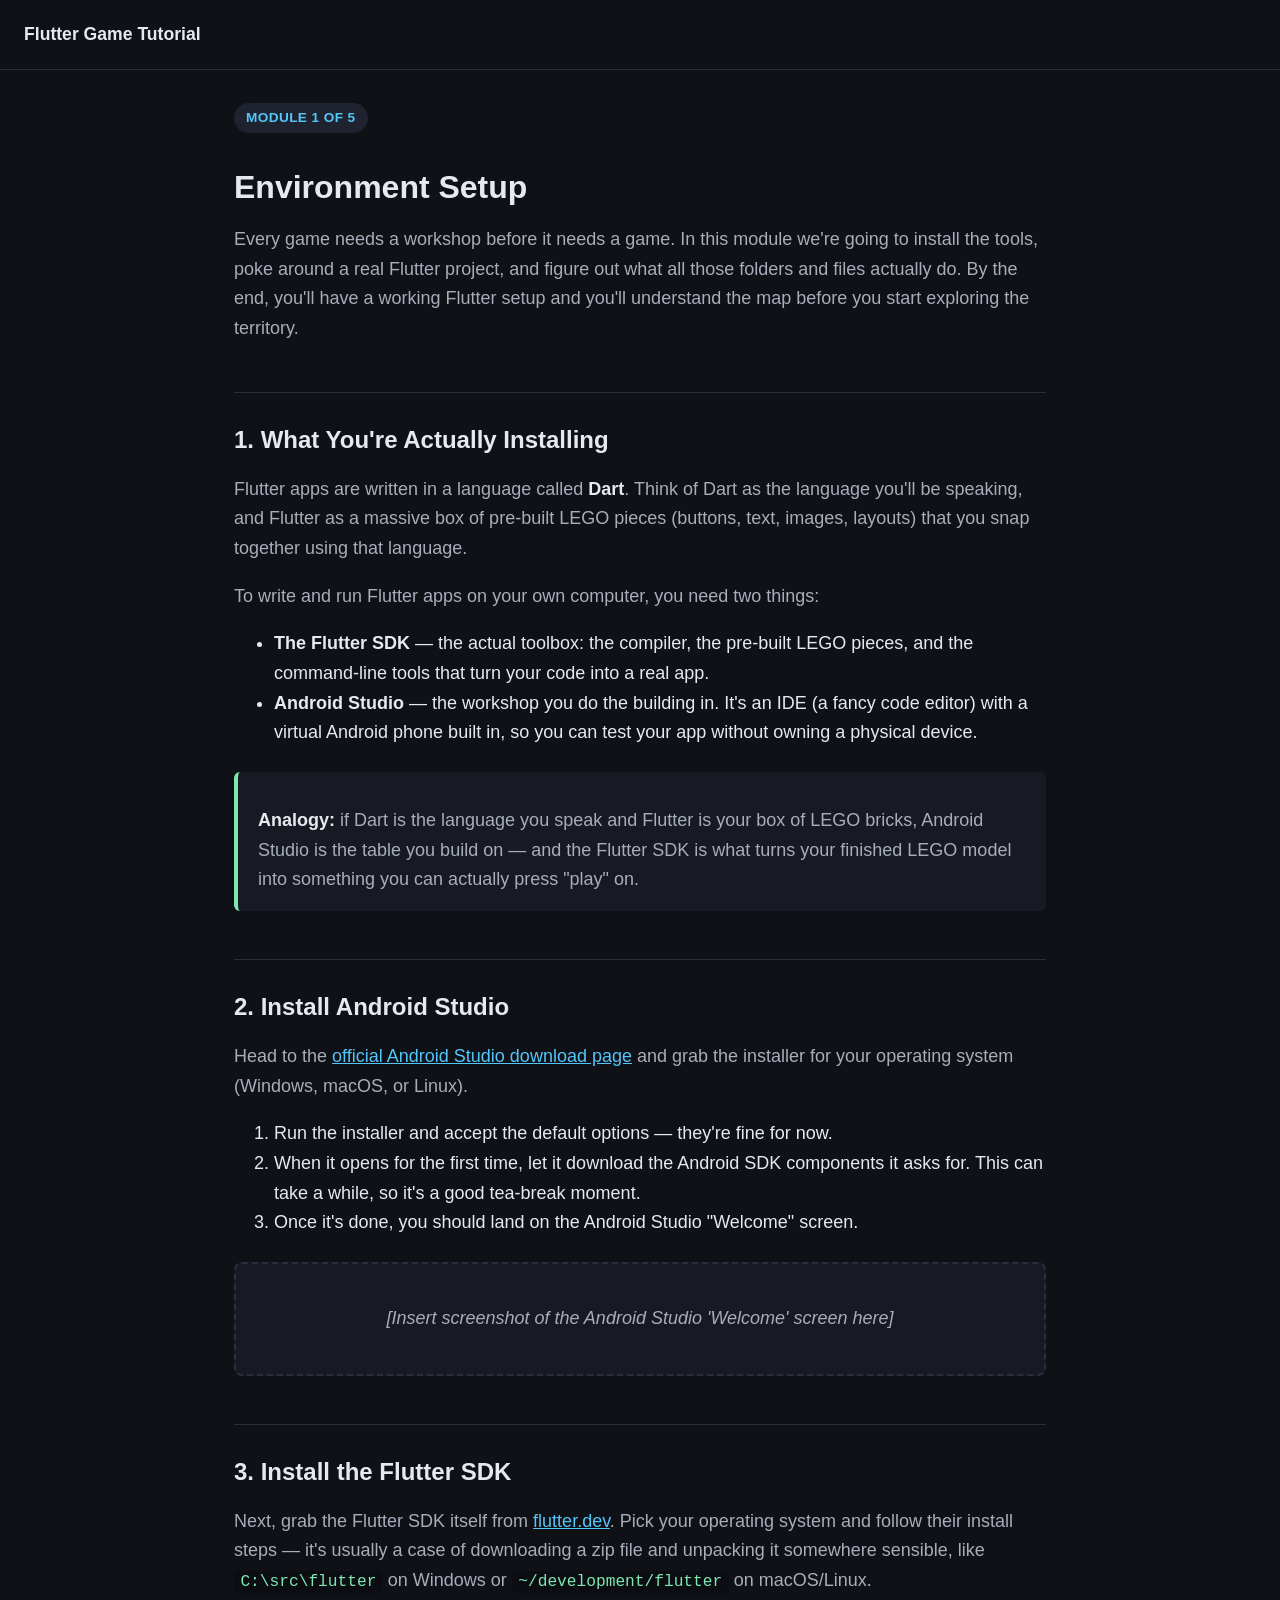
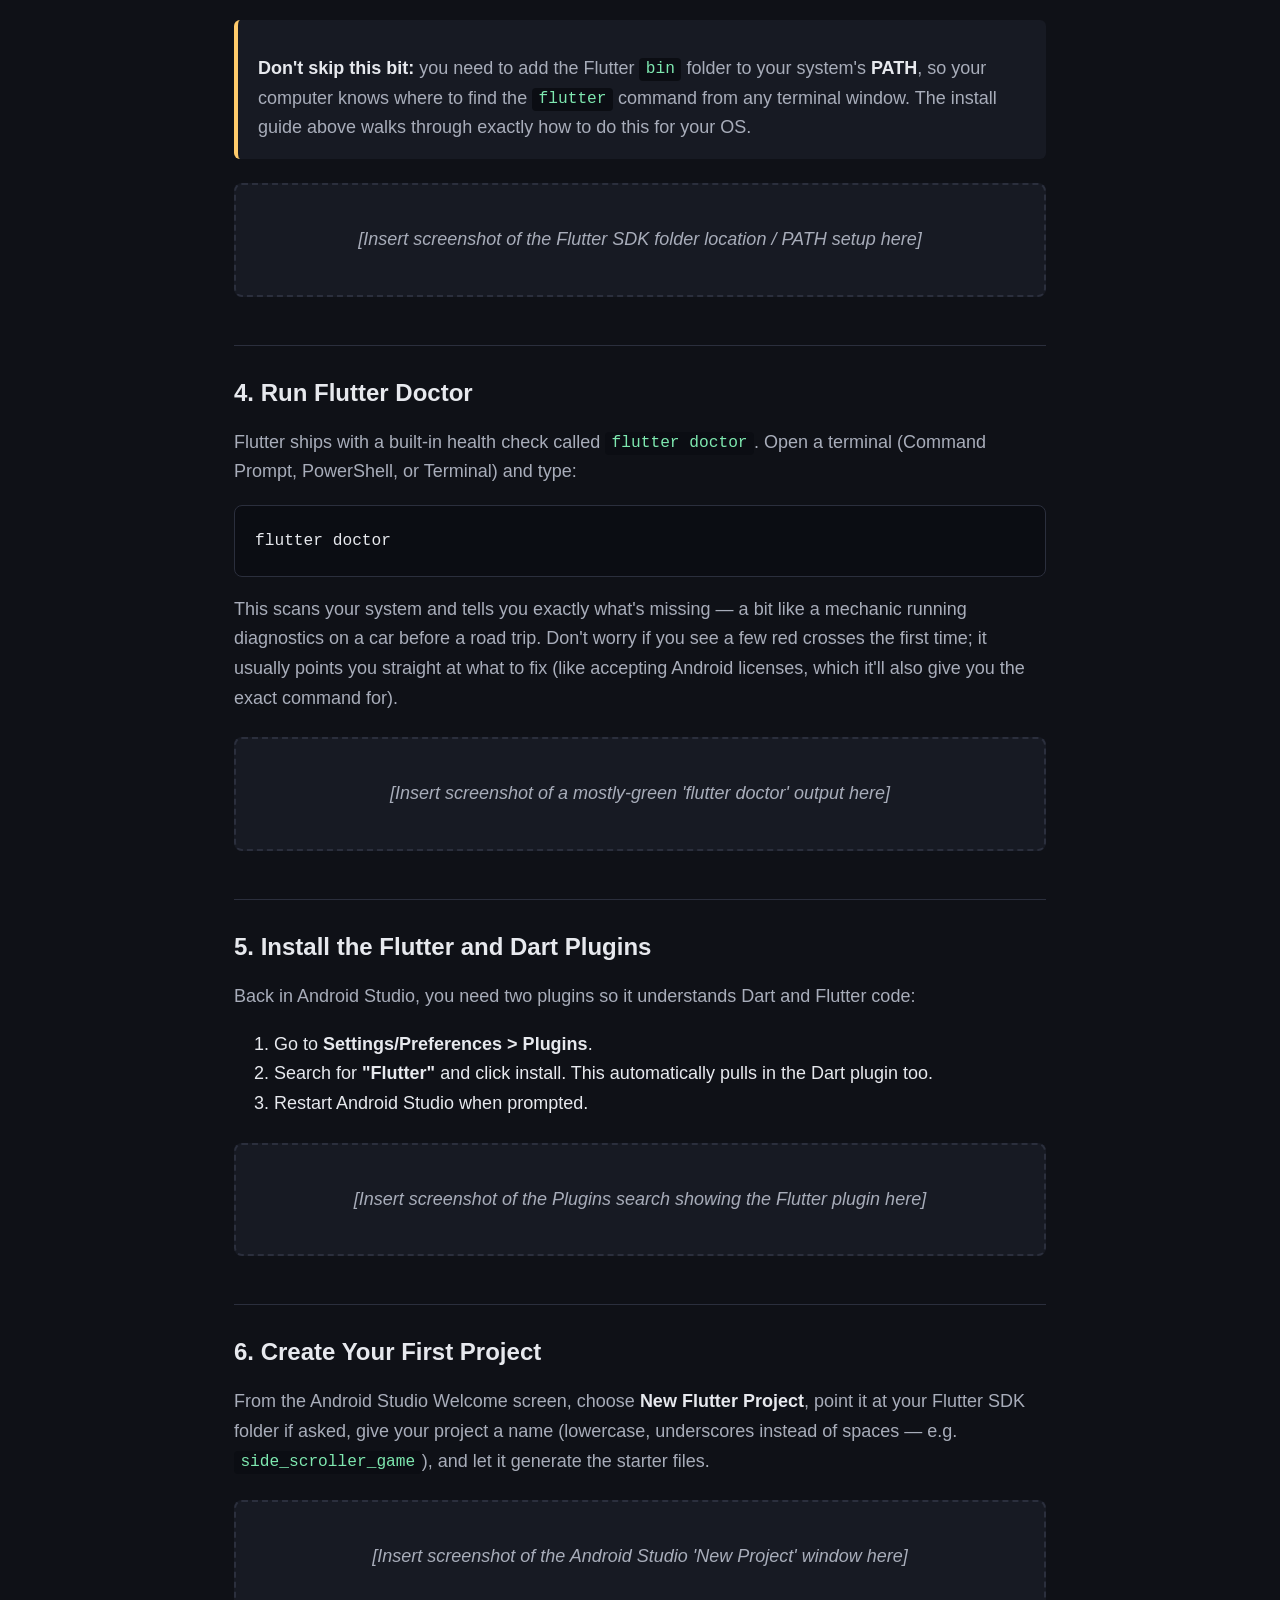
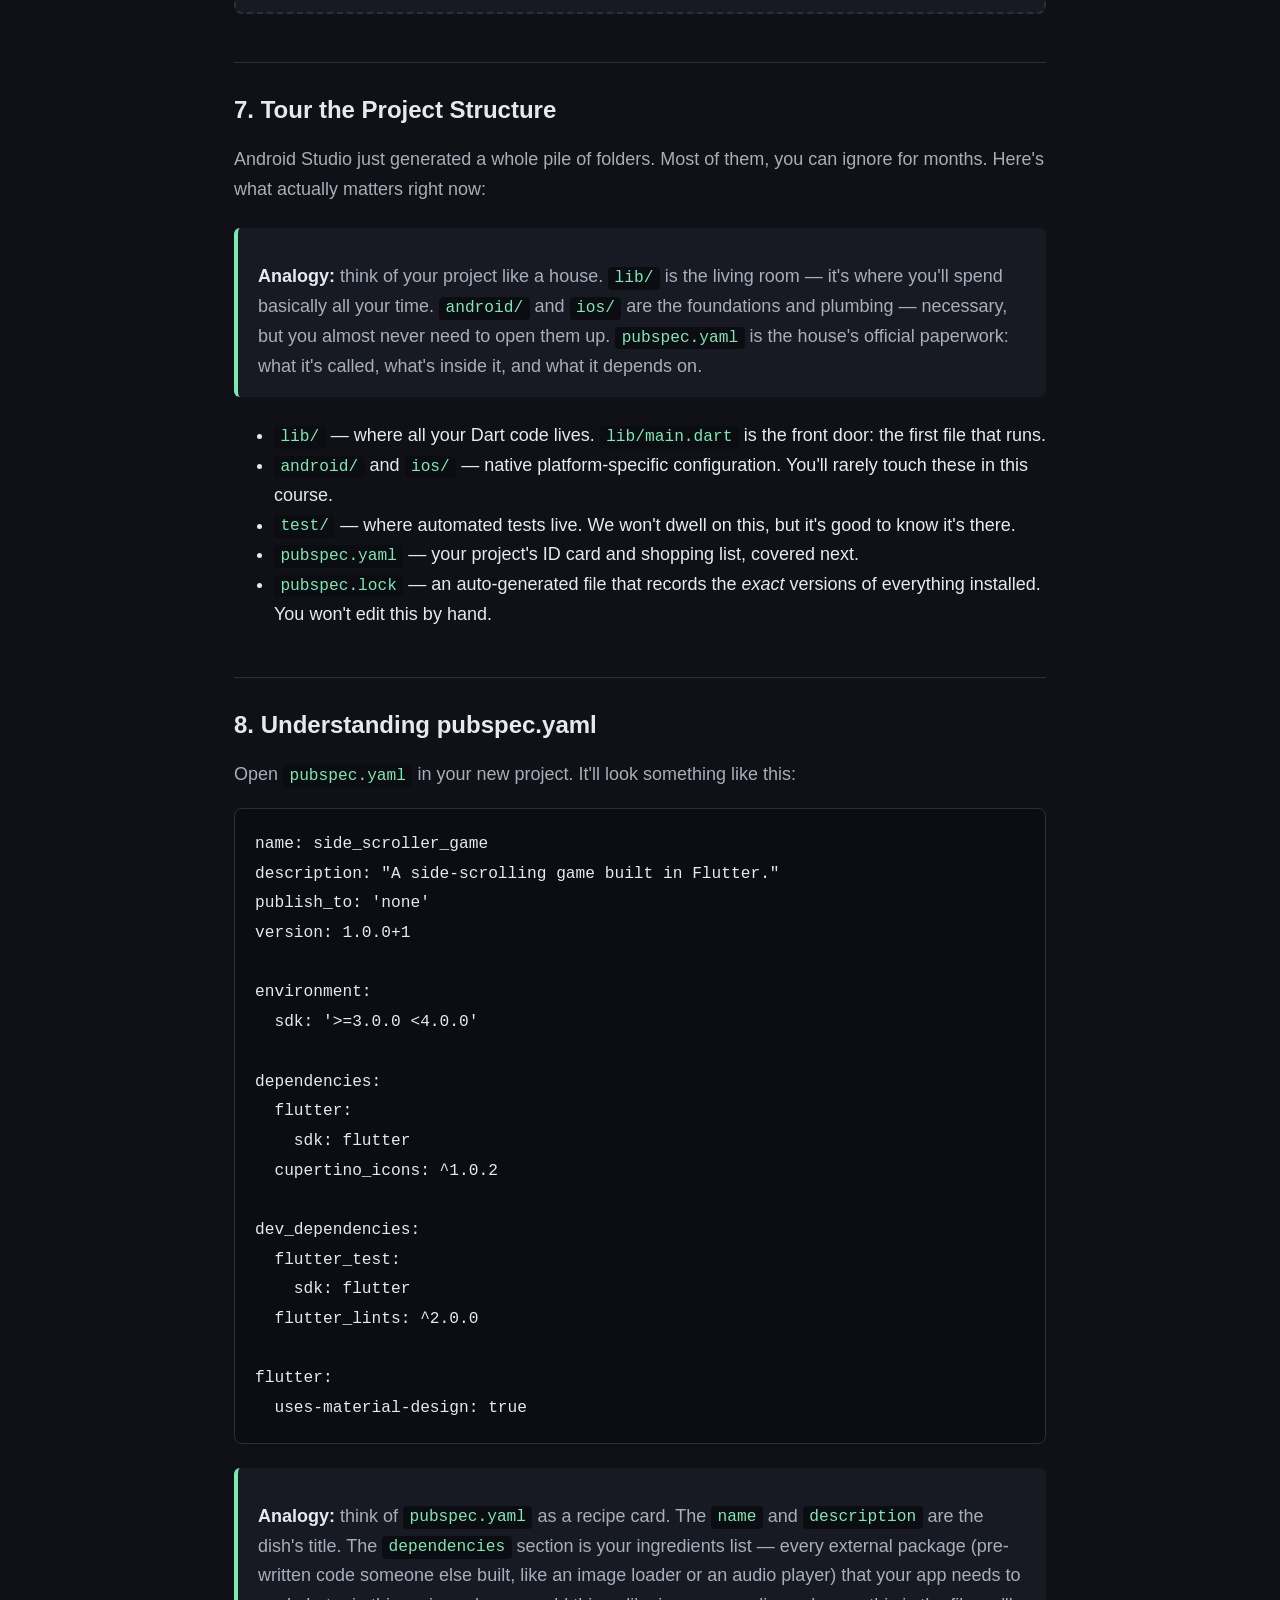
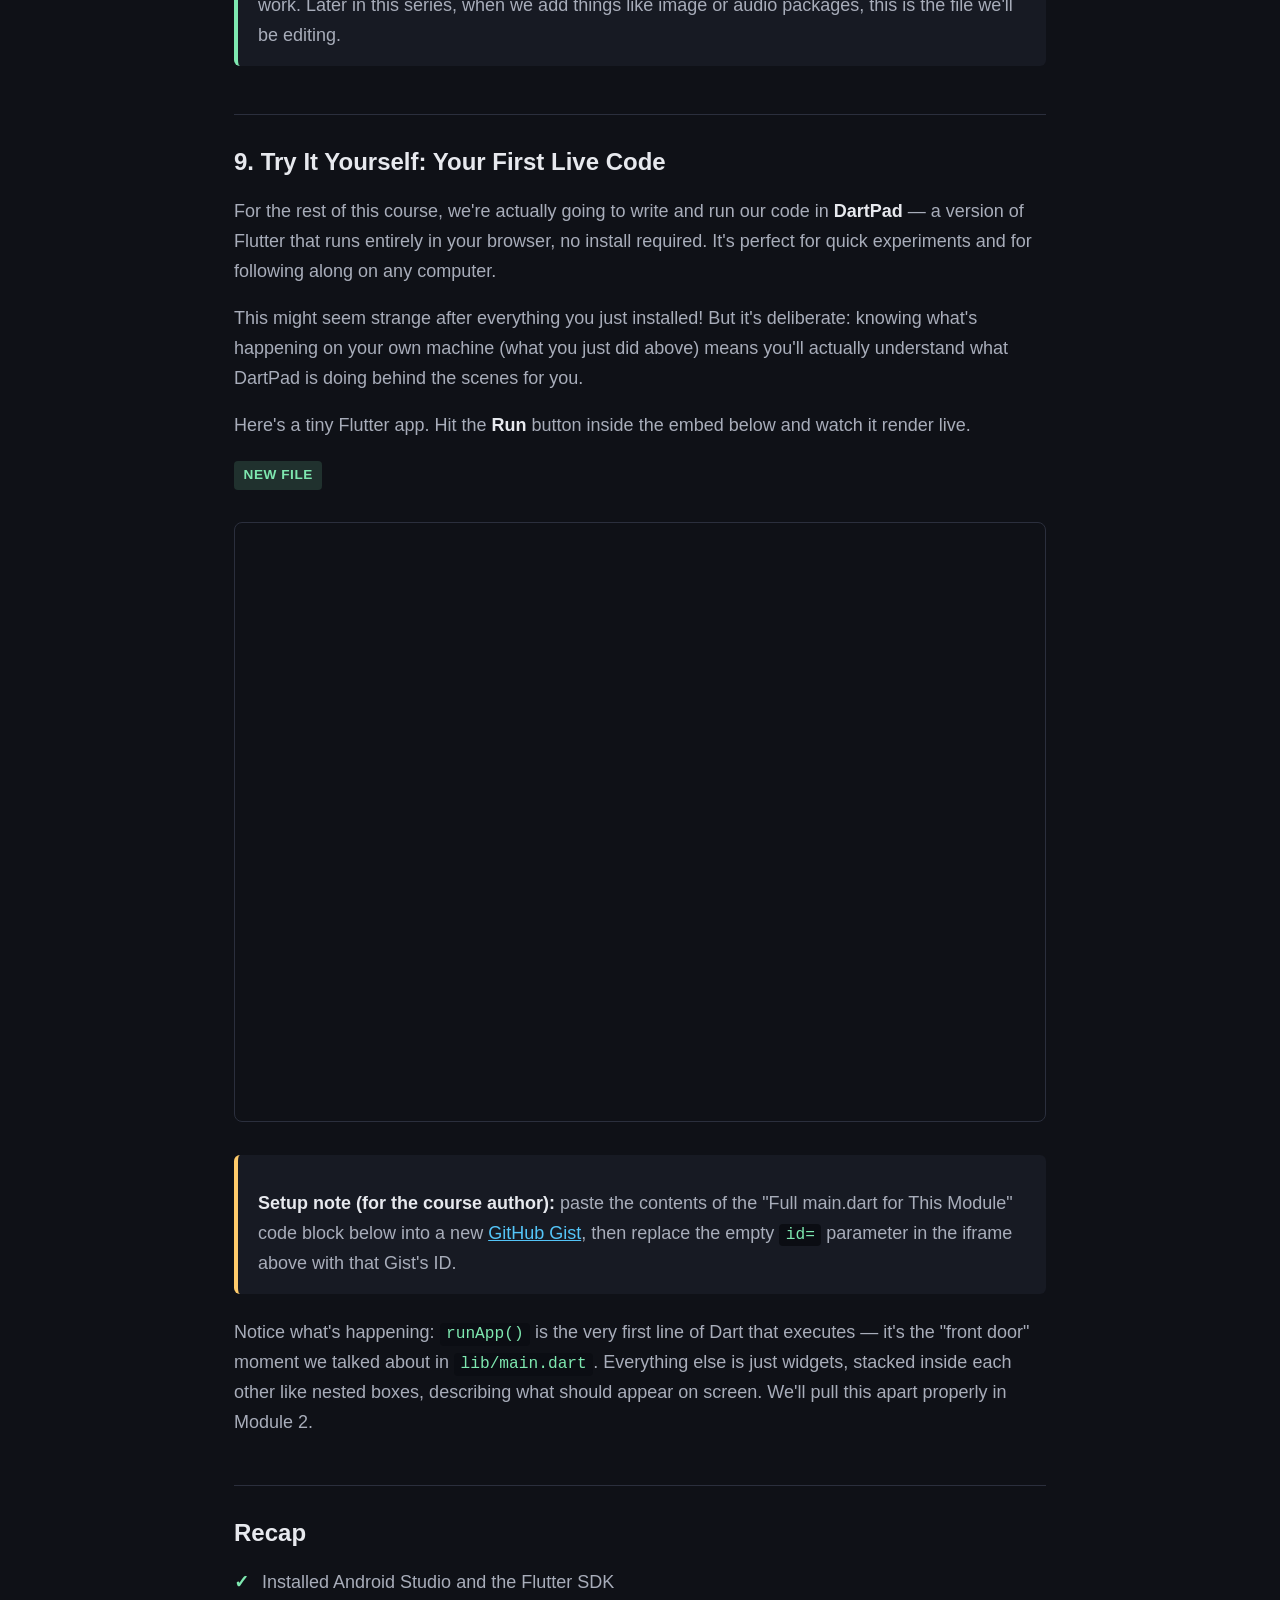
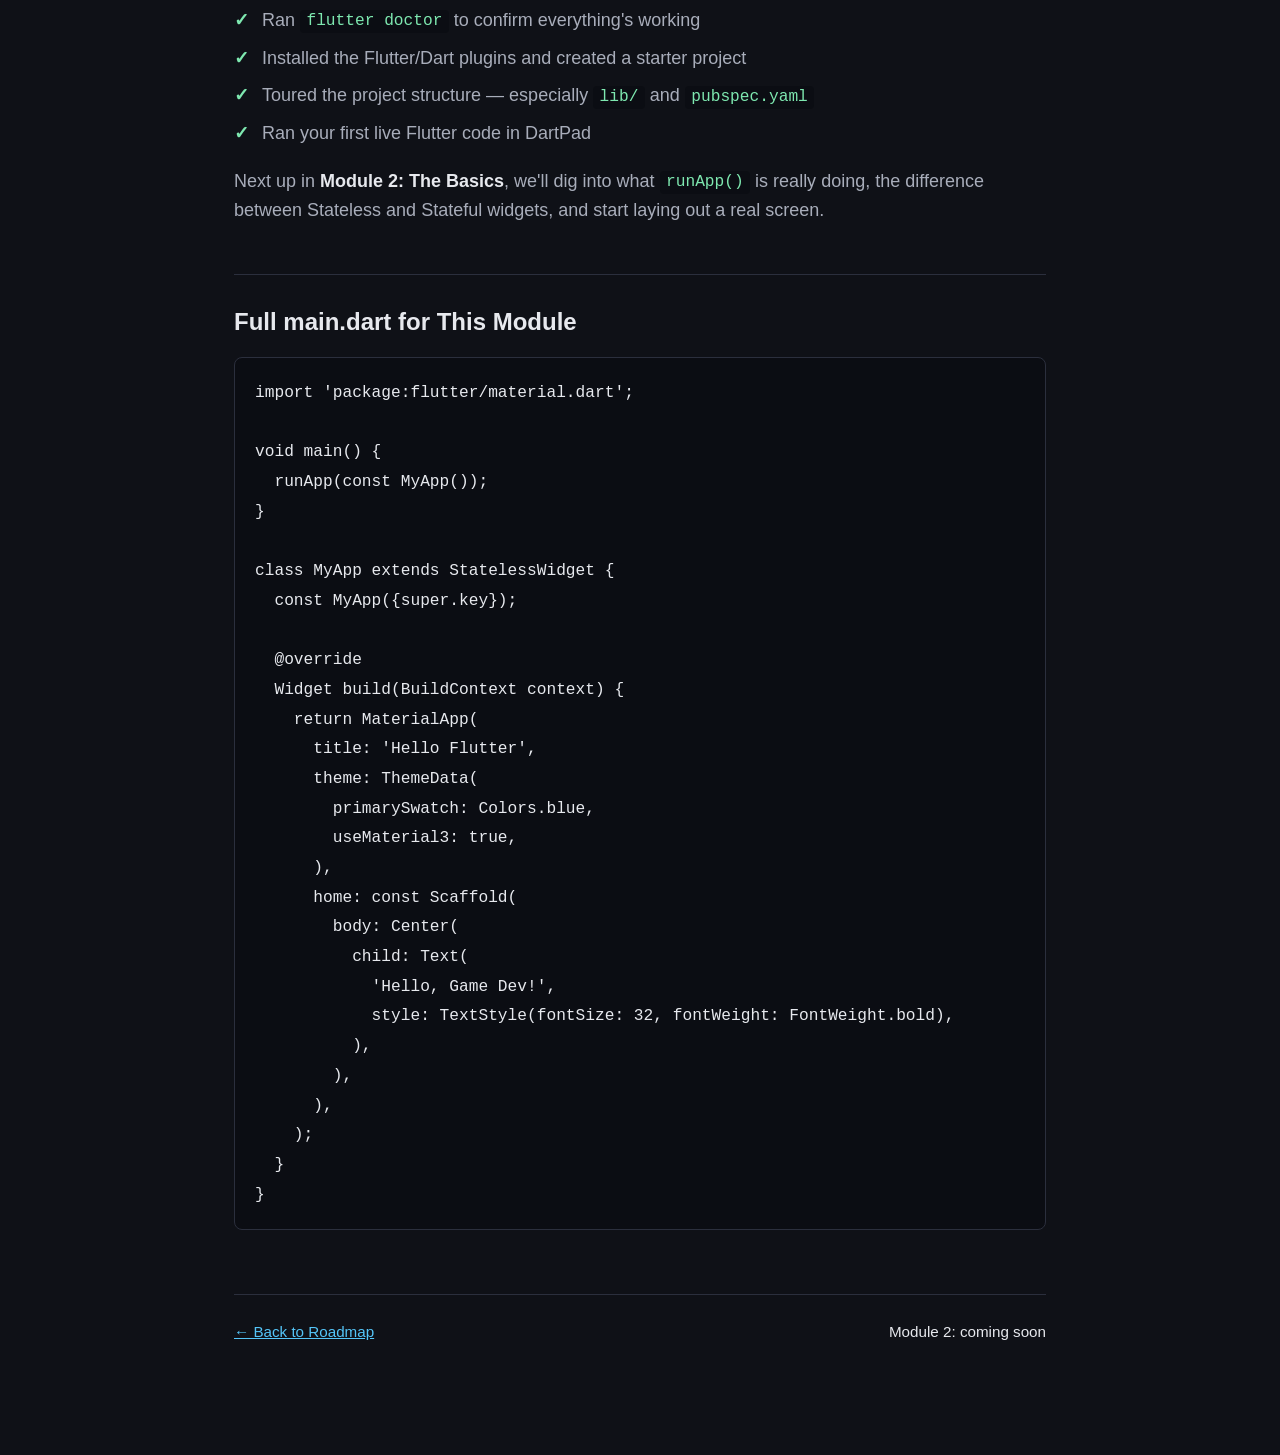
==== modules/module-1.html @ 95cddd8e "Add site scaffold and Module 1: Environment Setup Adds the static site shell (landing page + shared " ====
<!DOCTYPE html>
<html lang="en">
<head>
  <meta charset="UTF-8" />
  <meta name="viewport" content="width=device-width, initial-scale=1.0" />
  <title>Module 1: Environment Setup — Flutter Game Tutorial</title>
  <link rel="stylesheet" href="../assets/css/style.css" />
</head>
<body>
  <header class="site-header">
    <a href="../index.html">Flutter Game Tutorial</a>
  </header>

  <main>
    <span class="module-badge">MODULE 1 OF 5</span>
    <h1>Environment Setup</h1>
    <p>
      Every game needs a workshop before it needs a game. In this module we're going to install
      the tools, poke around a real Flutter project, and figure out what all those folders and
      files actually do. By the end, you'll have a working Flutter setup and you'll understand
      the map before you start exploring the territory.
    </p>

    <h2>1. What You're Actually Installing</h2>
    <p>
      Flutter apps are written in a language called <strong>Dart</strong>. Think of Dart as the
      language you'll be speaking, and Flutter as a massive box of pre-built LEGO pieces
      (buttons, text, images, layouts) that you snap together using that language.
    </p>
    <p>
      To write and run Flutter apps on your own computer, you need two things:
    </p>
    <ul>
      <li><strong>The Flutter SDK</strong> — the actual toolbox: the compiler, the pre-built LEGO pieces, and the command-line tools that turn your code into a real app.</li>
      <li><strong>Android Studio</strong> — the workshop you do the building in. It's an IDE (a fancy code editor) with a virtual Android phone built in, so you can test your app without owning a physical device.</li>
    </ul>

    <div class="callout analogy">
      <p>
        <strong>Analogy:</strong> if Dart is the language you speak and Flutter is your box of
        LEGO bricks, Android Studio is the table you build on — and the Flutter SDK is what
        turns your finished LEGO model into something you can actually press "play" on.
      </p>
    </div>

    <h2>2. Install Android Studio</h2>
    <p>
      Head to the
      <a href="https://developer.android.com/studio" target="_blank" rel="noopener">official Android Studio download page</a>
      and grab the installer for your operating system (Windows, macOS, or Linux).
    </p>
    <ol>
      <li>Run the installer and accept the default options — they're fine for now.</li>
      <li>When it opens for the first time, let it download the Android SDK components it asks for. This can take a while, so it's a good tea-break moment.</li>
      <li>Once it's done, you should land on the Android Studio "Welcome" screen.</li>
    </ol>

    <div class="screenshot-placeholder">
      [Insert screenshot of the Android Studio 'Welcome' screen here]
    </div>

    <h2>3. Install the Flutter SDK</h2>
    <p>
      Next, grab the Flutter SDK itself from
      <a href="https://docs.flutter.dev/get-started/install" target="_blank" rel="noopener">flutter.dev</a>.
      Pick your operating system and follow their install steps — it's usually a case of
      downloading a zip file and unpacking it somewhere sensible, like <code>C:\src\flutter</code>
      on Windows or <code>~/development/flutter</code> on macOS/Linux.
    </p>

    <div class="callout warning">
      <p>
        <strong>Don't skip this bit:</strong> you need to add the Flutter <code>bin</code> folder
        to your system's <strong>PATH</strong>, so your computer knows where to find the
        <code>flutter</code> command from any terminal window. The install guide above walks
        through exactly how to do this for your OS.
      </p>
    </div>

    <div class="screenshot-placeholder">
      [Insert screenshot of the Flutter SDK folder location / PATH setup here]
    </div>

    <h2>4. Run Flutter Doctor</h2>
    <p>
      Flutter ships with a built-in health check called <code>flutter doctor</code>. Open a
      terminal (Command Prompt, PowerShell, or Terminal) and type:
    </p>
    <pre><code>flutter doctor</code></pre>
    <p>
      This scans your system and tells you exactly what's missing — a bit like a mechanic
      running diagnostics on a car before a road trip. Don't worry if you see a few red crosses
      the first time; it usually points you straight at what to fix (like accepting Android
      licenses, which it'll also give you the exact command for).
    </p>

    <div class="screenshot-placeholder">
      [Insert screenshot of a mostly-green 'flutter doctor' output here]
    </div>

    <h2>5. Install the Flutter and Dart Plugins</h2>
    <p>
      Back in Android Studio, you need two plugins so it understands Dart and Flutter code:
    </p>
    <ol>
      <li>Go to <strong>Settings/Preferences &gt; Plugins</strong>.</li>
      <li>Search for <strong>"Flutter"</strong> and click install. This automatically pulls in the Dart plugin too.</li>
      <li>Restart Android Studio when prompted.</li>
    </ol>

    <div class="screenshot-placeholder">
      [Insert screenshot of the Plugins search showing the Flutter plugin here]
    </div>

    <h2>6. Create Your First Project</h2>
    <p>
      From the Android Studio Welcome screen, choose <strong>New Flutter Project</strong>, point
      it at your Flutter SDK folder if asked, give your project a name (lowercase, underscores
      instead of spaces — e.g. <code>side_scroller_game</code>), and let it generate the starter
      files.
    </p>

    <div class="screenshot-placeholder">
      [Insert screenshot of the Android Studio 'New Project' window here]
    </div>

    <h2>7. Tour the Project Structure</h2>
    <p>
      Android Studio just generated a whole pile of folders. Most of them, you can ignore for
      months. Here's what actually matters right now:
    </p>

    <div class="callout analogy">
      <p>
        <strong>Analogy:</strong> think of your project like a house. <code>lib/</code> is the
        living room — it's where you'll spend basically all your time. <code>android/</code> and
        <code>ios/</code> are the foundations and plumbing — necessary, but you almost never need
        to open them up. <code>pubspec.yaml</code> is the house's official paperwork: what it's
        called, what's inside it, and what it depends on.
      </p>
    </div>

    <ul>
      <li><code>lib/</code> — where all your Dart code lives. <code>lib/main.dart</code> is the front door: the first file that runs.</li>
      <li><code>android/</code> and <code>ios/</code> — native platform-specific configuration. You'll rarely touch these in this course.</li>
      <li><code>test/</code> — where automated tests live. We won't dwell on this, but it's good to know it's there.</li>
      <li><code>pubspec.yaml</code> — your project's ID card and shopping list, covered next.</li>
      <li><code>pubspec.lock</code> — an auto-generated file that records the <em>exact</em> versions of everything installed. You won't edit this by hand.</li>
    </ul>

    <h2>8. Understanding pubspec.yaml</h2>
    <p>
      Open <code>pubspec.yaml</code> in your new project. It'll look something like this:
    </p>

    <pre><code>name: side_scroller_game
description: "A side-scrolling game built in Flutter."
publish_to: 'none'
version: 1.0.0+1

environment:
  sdk: '>=3.0.0 <4.0.0'

dependencies:
  flutter:
    sdk: flutter
  cupertino_icons: ^1.0.2

dev_dependencies:
  flutter_test:
    sdk: flutter
  flutter_lints: ^2.0.0

flutter:
  uses-material-design: true</code></pre>

    <div class="callout analogy">
      <p>
        <strong>Analogy:</strong> think of <code>pubspec.yaml</code> as a recipe card. The
        <code>name</code> and <code>description</code> are the dish's title. The
        <code>dependencies</code> section is your ingredients list — every external package
        (pre-written code someone else built, like an image loader or an audio player) that your
        app needs to work. Later in this series, when we add things like image or audio
        packages, this is the file we'll be editing.
      </p>
    </div>

    <h2>9. Try It Yourself: Your First Live Code</h2>
    <p>
      For the rest of this course, we're actually going to write and run our code in
      <strong>DartPad</strong> — a version of Flutter that runs entirely in your browser, no
      install required. It's perfect for quick experiments and for following along on any
      computer.
    </p>
    <p>
      This might seem strange after everything you just installed! But it's deliberate: knowing
      what's happening on your own machine (what you just did above) means you'll actually
      understand what DartPad is doing behind the scenes for you.
    </p>
    <p>
      Here's a tiny Flutter app. Hit the <strong>Run</strong> button inside the embed below and
      watch it render live.
    </p>

    <span class="file-note new">New File</span>
    <div class="dartpad-embed">
      <iframe
        src="https://dartpad.dev/embed-flutter.html?id=&theme=dark&split=60"
        title="Module 1 DartPad: Hello Flutter"
        loading="lazy">
      </iframe>
    </div>

    <div class="callout warning">
      <p>
        <strong>Setup note (for the course author):</strong> paste the contents of the
        "Full main.dart for This Module" code block below into a new
        <a href="https://gist.github.com" target="_blank" rel="noopener">GitHub Gist</a>, then
        replace the empty <code>id=</code> parameter in the iframe above with that Gist's ID.
      </p>
    </div>

    <p>
      Notice what's happening: <code>runApp()</code> is the very first line of Dart that
      executes — it's the "front door" moment we talked about in <code>lib/main.dart</code>. Everything else
      is just widgets, stacked inside each other like nested boxes, describing what should appear
      on screen. We'll pull this apart properly in Module 2.
    </p>

    <h2>Recap</h2>
    <ul class="checklist">
      <li>Installed Android Studio and the Flutter SDK</li>
      <li>Ran <code>flutter doctor</code> to confirm everything's working</li>
      <li>Installed the Flutter/Dart plugins and created a starter project</li>
      <li>Toured the project structure — especially <code>lib/</code> and <code>pubspec.yaml</code></li>
      <li>Ran your first live Flutter code in DartPad</li>
    </ul>

    <p>
      Next up in <strong>Module 2: The Basics</strong>, we'll dig into what <code>runApp()</code>
      is really doing, the difference between Stateless and Stateful widgets, and start laying
      out a real screen.
    </p>

    <h2>Full main.dart for This Module</h2>
    <pre><code>import 'package:flutter/material.dart';

void main() {
  runApp(const MyApp());
}

class MyApp extends StatelessWidget {
  const MyApp({super.key});

  @override
  Widget build(BuildContext context) {
    return MaterialApp(
      title: 'Hello Flutter',
      theme: ThemeData(
        primarySwatch: Colors.blue,
        useMaterial3: true,
      ),
      home: const Scaffold(
        body: Center(
          child: Text(
            'Hello, Game Dev!',
            style: TextStyle(fontSize: 32, fontWeight: FontWeight.bold),
          ),
        ),
      ),
    );
  }
}
</code></pre>

    <nav class="module-nav">
      <a href="../index.html">&larr; Back to Roadmap</a>
      <span>Module 2: coming soon</span>
    </nav>
  </main>
</body>
</html>
---- assets/css/style.css ----
/* Shared styles for the Flutter Game Tutorial series */

:root {
  --bg: #0f1117;
  --surface: #171a23;
  --surface-alt: #1f2330;
  --text: #e7e9ee;
  --text-dim: #a8adba;
  --accent: #54c5f8;
  --accent-2: #7ee8b0;
  --warn: #ffcb6b;
  --border: #2b2f3d;
  --code-bg: #0b0d13;
  --max-width: 860px;
}

* {
  box-sizing: border-box;
}

body {
  margin: 0;
  background: var(--bg);
  color: var(--text);
  font-family: "Segoe UI", Roboto, Helvetica, Arial, sans-serif;
  line-height: 1.65;
  font-size: 18px;
}

header.site-header {
  border-bottom: 1px solid var(--border);
  padding: 1.25rem 1.5rem;
  display: flex;
  align-items: center;
  justify-content: space-between;
}

header.site-header a {
  color: var(--text);
  text-decoration: none;
  font-weight: 700;
  font-size: 1.1rem;
}

main {
  max-width: var(--max-width);
  margin: 0 auto;
  padding: 2rem 1.5rem 5rem;
}

h1, h2, h3 {
  line-height: 1.25;
}

h1 {
  font-size: 2rem;
  margin-bottom: 0.25rem;
}

h2 {
  font-size: 1.5rem;
  margin-top: 3rem;
  border-top: 1px solid var(--border);
  padding-top: 2rem;
}

h3 {
  font-size: 1.2rem;
  color: var(--accent);
}

.module-badge {
  display: inline-block;
  background: var(--surface-alt);
  color: var(--accent);
  padding: 0.25rem 0.75rem;
  border-radius: 999px;
  font-size: 0.85rem;
  font-weight: 600;
  letter-spacing: 0.03em;
  margin-bottom: 0.75rem;
}

p {
  color: var(--text-dim);
}

strong {
  color: var(--text);
}

a {
  color: var(--accent);
}

.callout {
  background: var(--surface);
  border-left: 4px solid var(--accent);
  border-radius: 6px;
  padding: 1rem 1.25rem;
  margin: 1.5rem 0;
}

.callout.analogy {
  border-left-color: var(--accent-2);
}

.callout.warning {
  border-left-color: var(--warn);
}

.callout p:last-child {
  margin-bottom: 0;
}

.screenshot-placeholder {
  border: 2px dashed var(--border);
  border-radius: 8px;
  padding: 2.5rem 1rem;
  text-align: center;
  color: var(--text-dim);
  font-style: italic;
  margin: 1.5rem 0;
  background: var(--surface);
}

code, pre {
  font-family: "Fira Code", "Consolas", monospace;
}

code {
  background: var(--code-bg);
  padding: 0.15rem 0.4rem;
  border-radius: 4px;
  font-size: 0.9em;
  color: var(--accent-2);
}

pre {
  background: var(--code-bg);
  border: 1px solid var(--border);
  border-radius: 8px;
  padding: 1.25rem;
  overflow-x: auto;
}

pre code {
  background: none;
  padding: 0;
  color: var(--text);
}

.dartpad-embed {
  margin: 1.5rem 0;
}

.dartpad-embed iframe {
  width: 100%;
  height: 600px;
  border: 1px solid var(--border);
  border-radius: 8px;
}

.file-note {
  display: inline-block;
  font-size: 0.85rem;
  font-weight: 700;
  text-transform: uppercase;
  letter-spacing: 0.04em;
  padding: 0.2rem 0.6rem;
  border-radius: 4px;
  margin-bottom: 0.5rem;
}

.file-note.new {
  background: rgba(126, 232, 176, 0.15);
  color: var(--accent-2);
}

.file-note.replace {
  background: rgba(255, 203, 106, 0.15);
  color: var(--warn);
}

.module-nav {
  display: flex;
  justify-content: space-between;
  margin-top: 4rem;
  padding-top: 1.5rem;
  border-top: 1px solid var(--border);
  font-size: 0.95rem;
}

.checklist {
  list-style: none;
  padding-left: 0;
}

.checklist li {
  padding-left: 1.75rem;
  position: relative;
  margin-bottom: 0.5rem;
  color: var(--text-dim);
}

.checklist li::before {
  content: "\2713";
  position: absolute;
  left: 0;
  color: var(--accent-2);
  font-weight: 700;
}
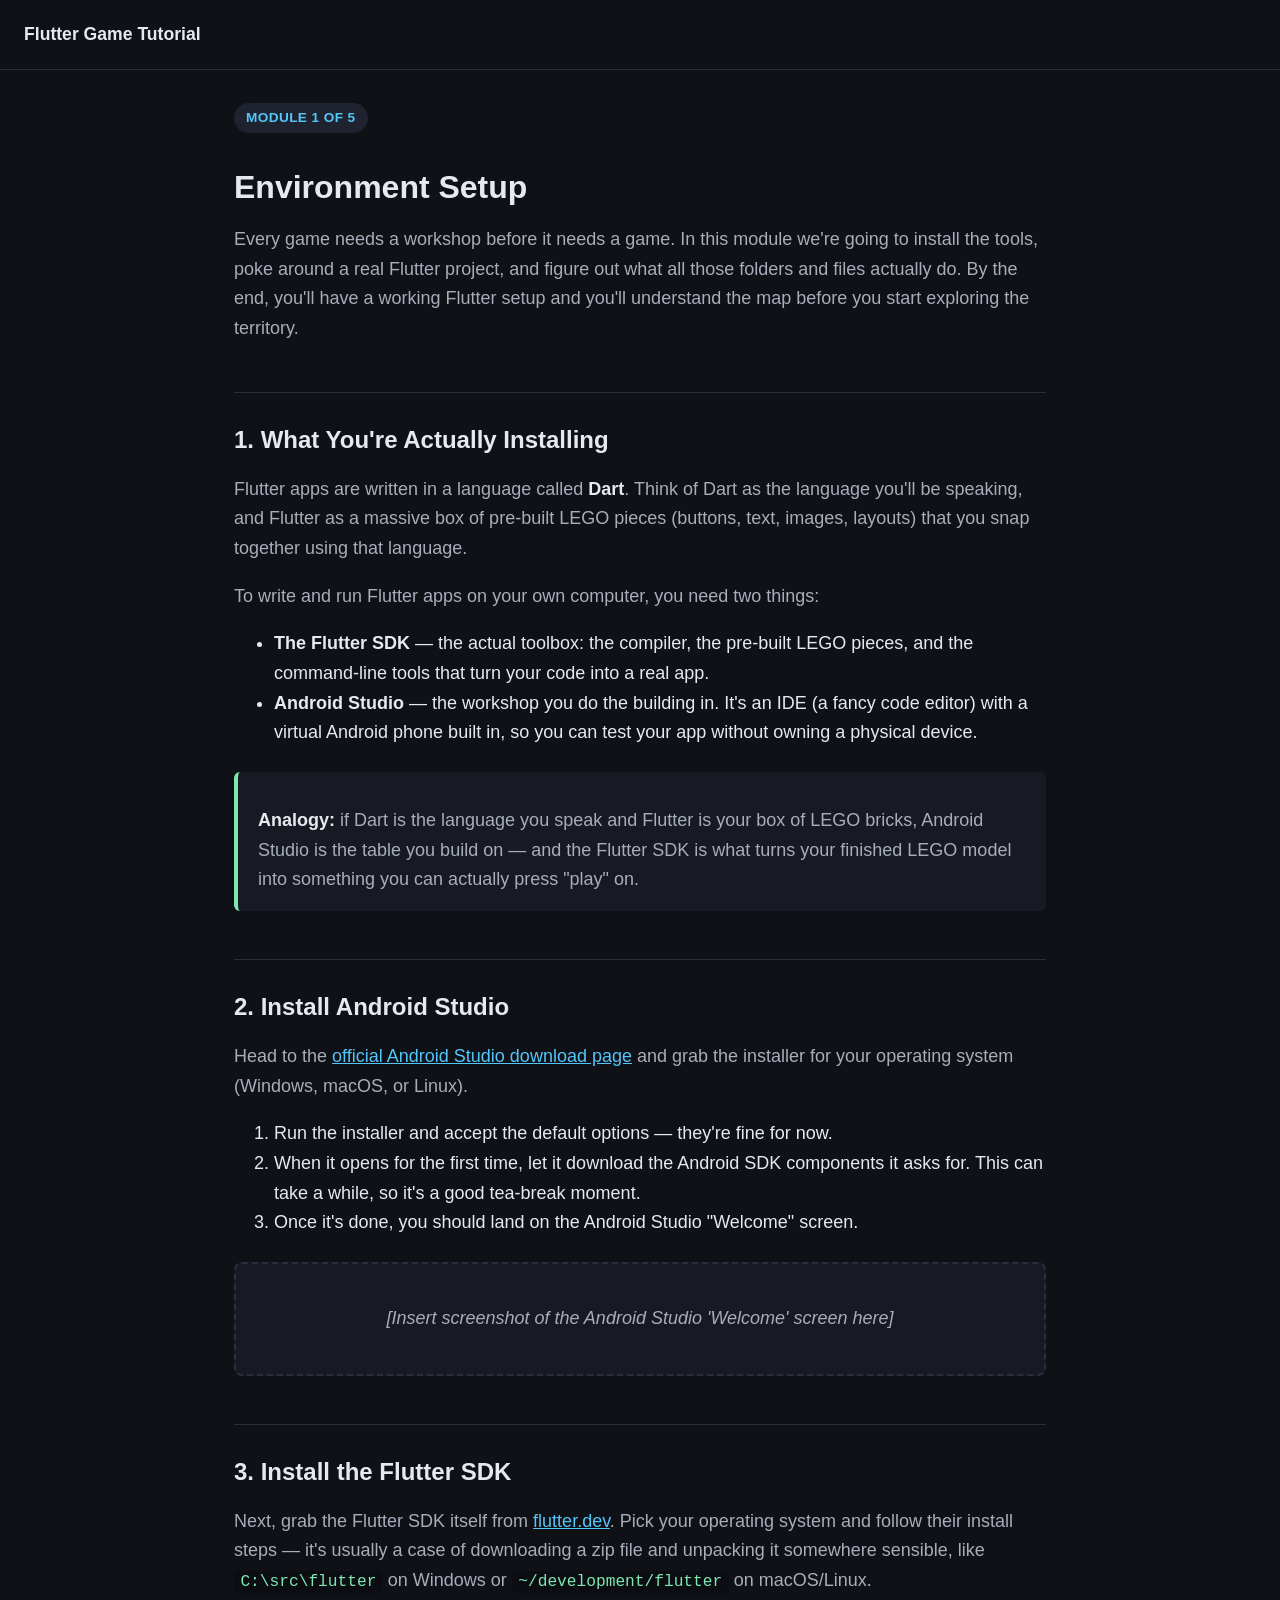
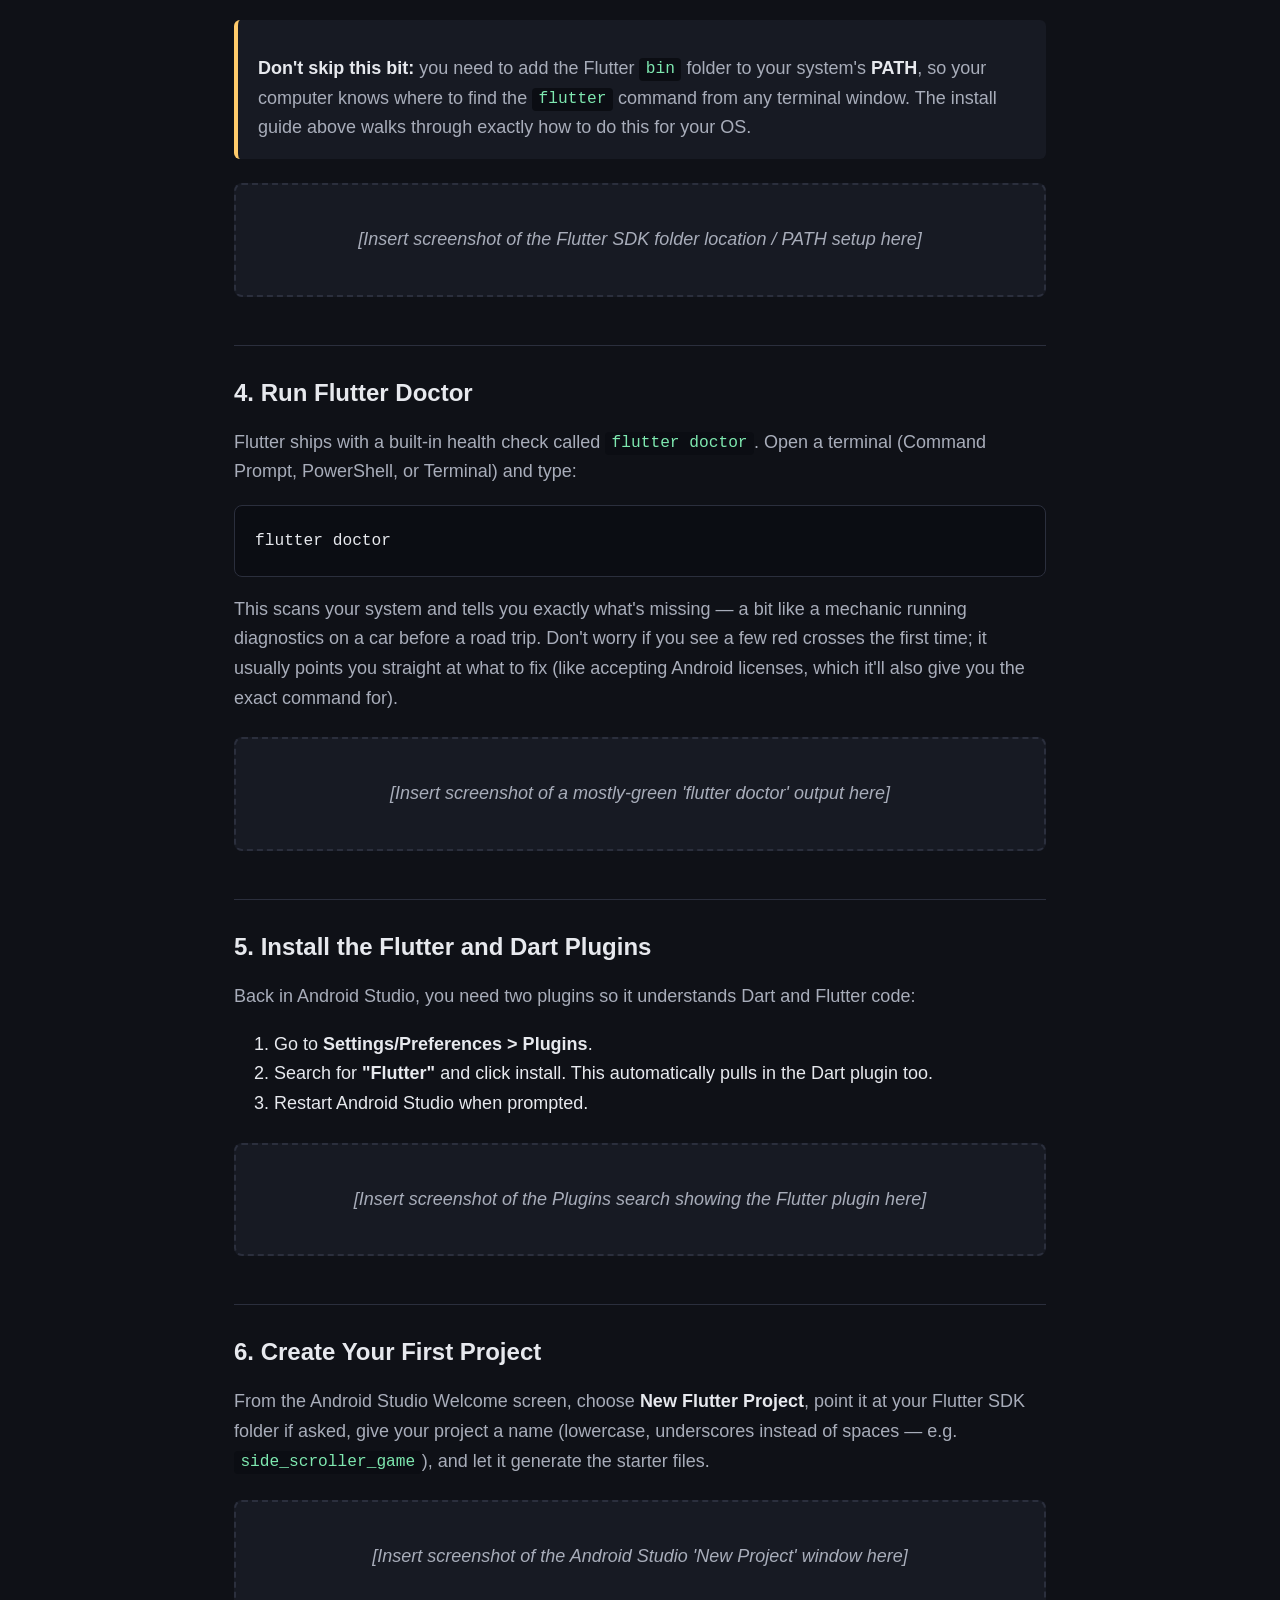
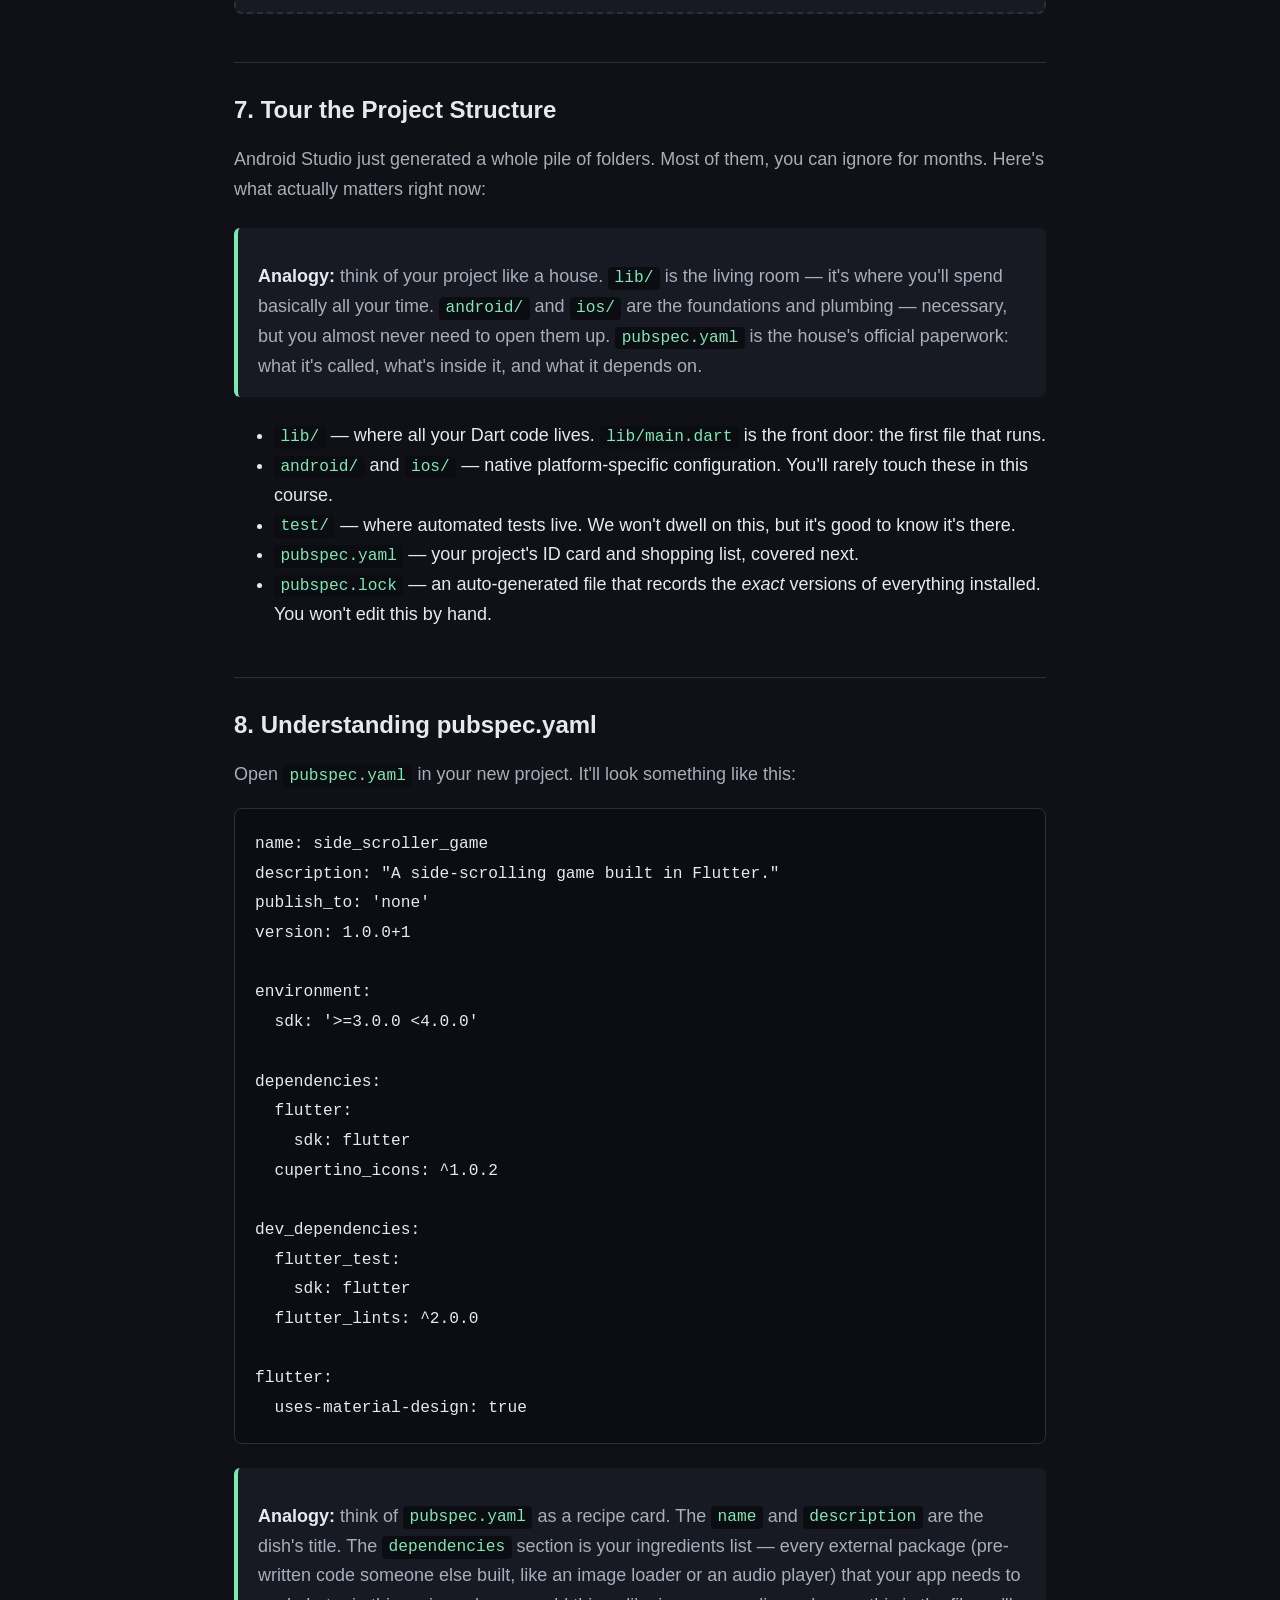
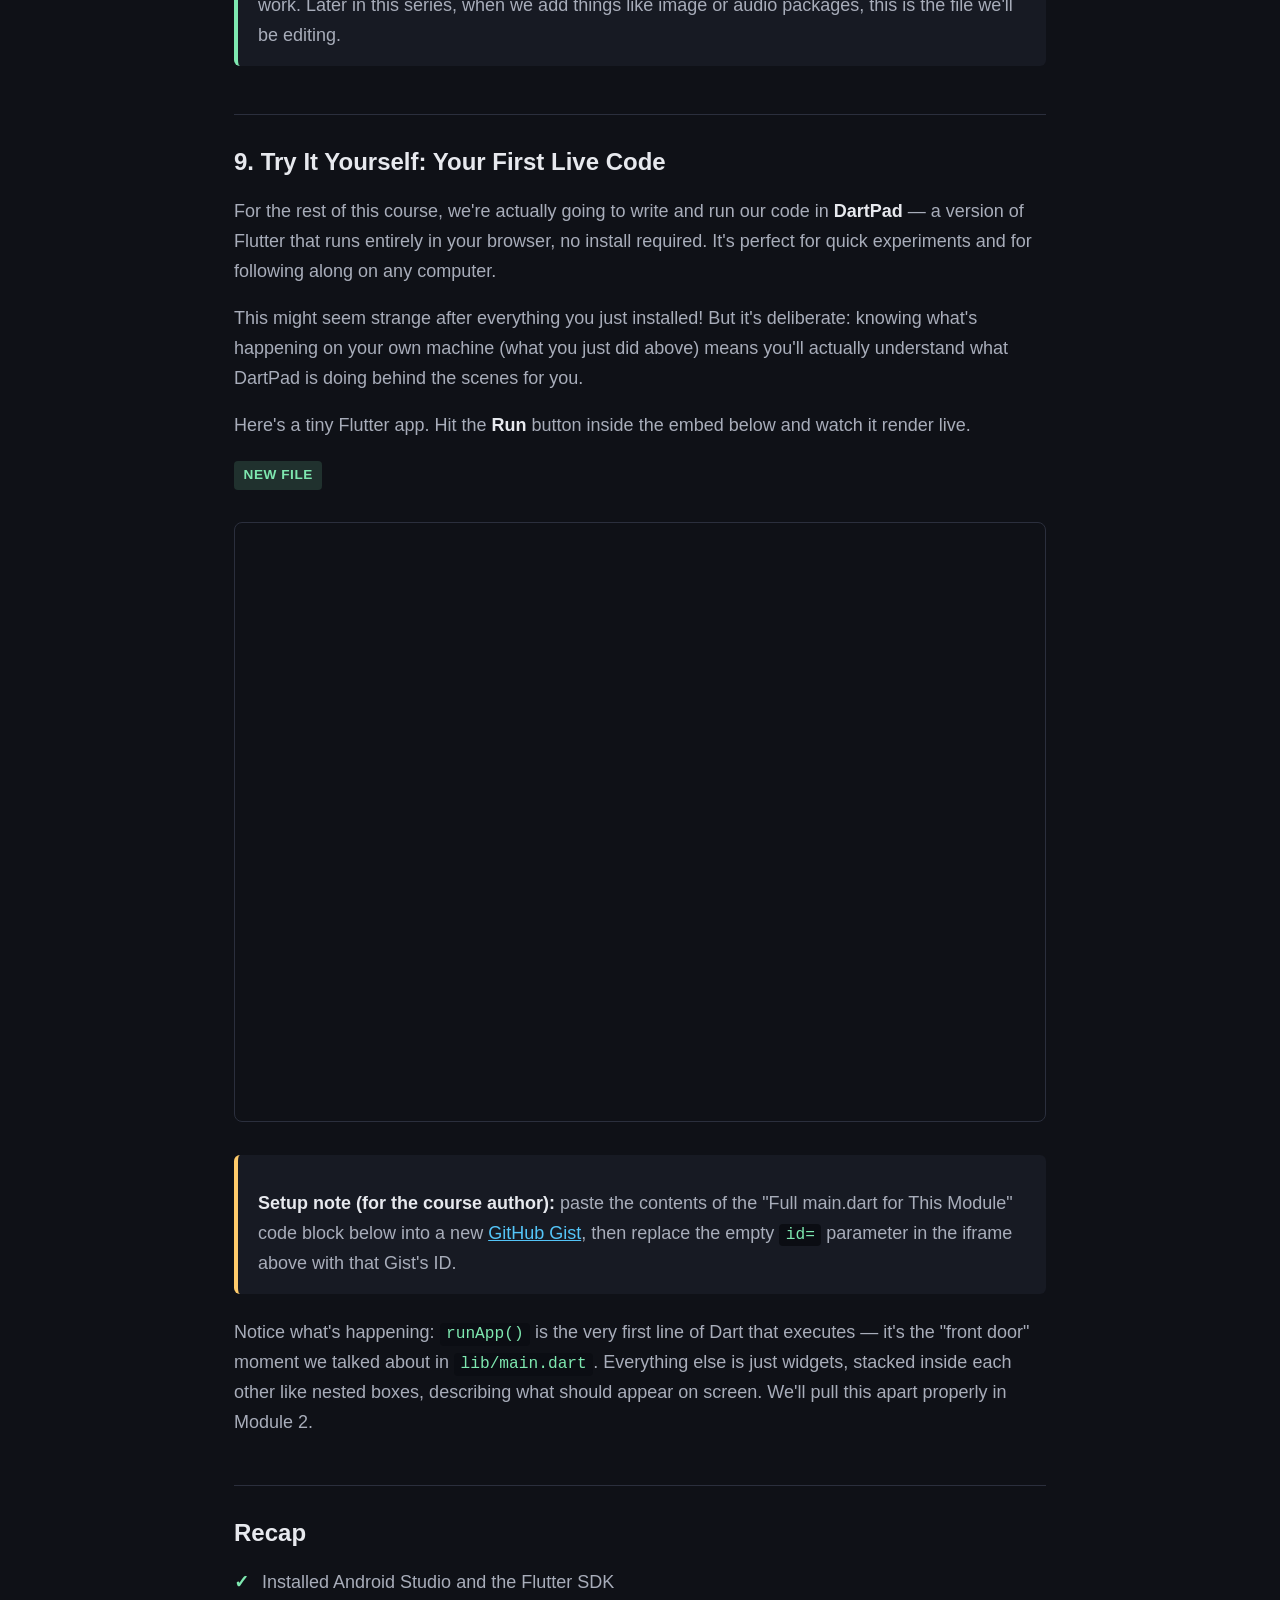
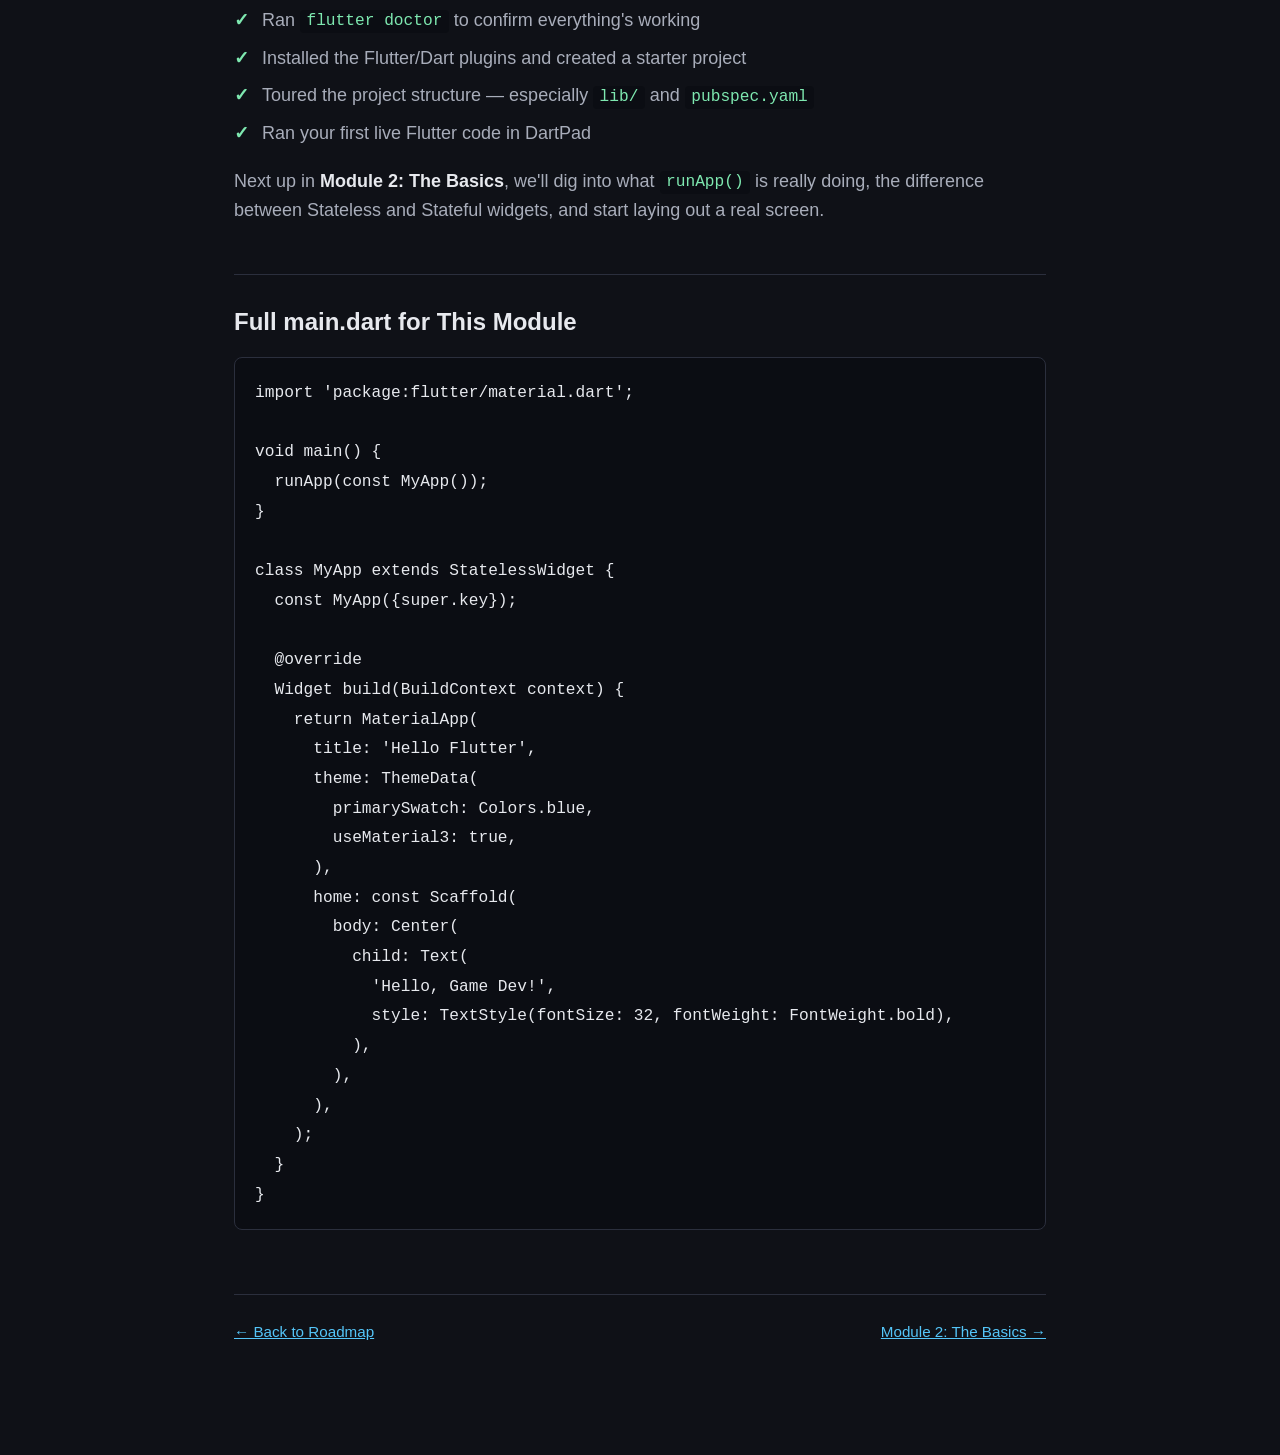
==== commit f25eceae: "Add Module 2: The Basics Covers runApp() and the widget tree, StatelessWidget, layout with Column/Ro" ====
--- a/modules/module-1.html
+++ b/modules/module-1.html
@@ -275,7 +275,7 @@
 
     <nav class="module-nav">
       <a href="../index.html">&larr; Back to Roadmap</a>
-      <span>Module 2: coming soon</span>
+      <a href="module-2.html">Module 2: The Basics &rarr;</a>
     </nav>
   </main>
 </body>
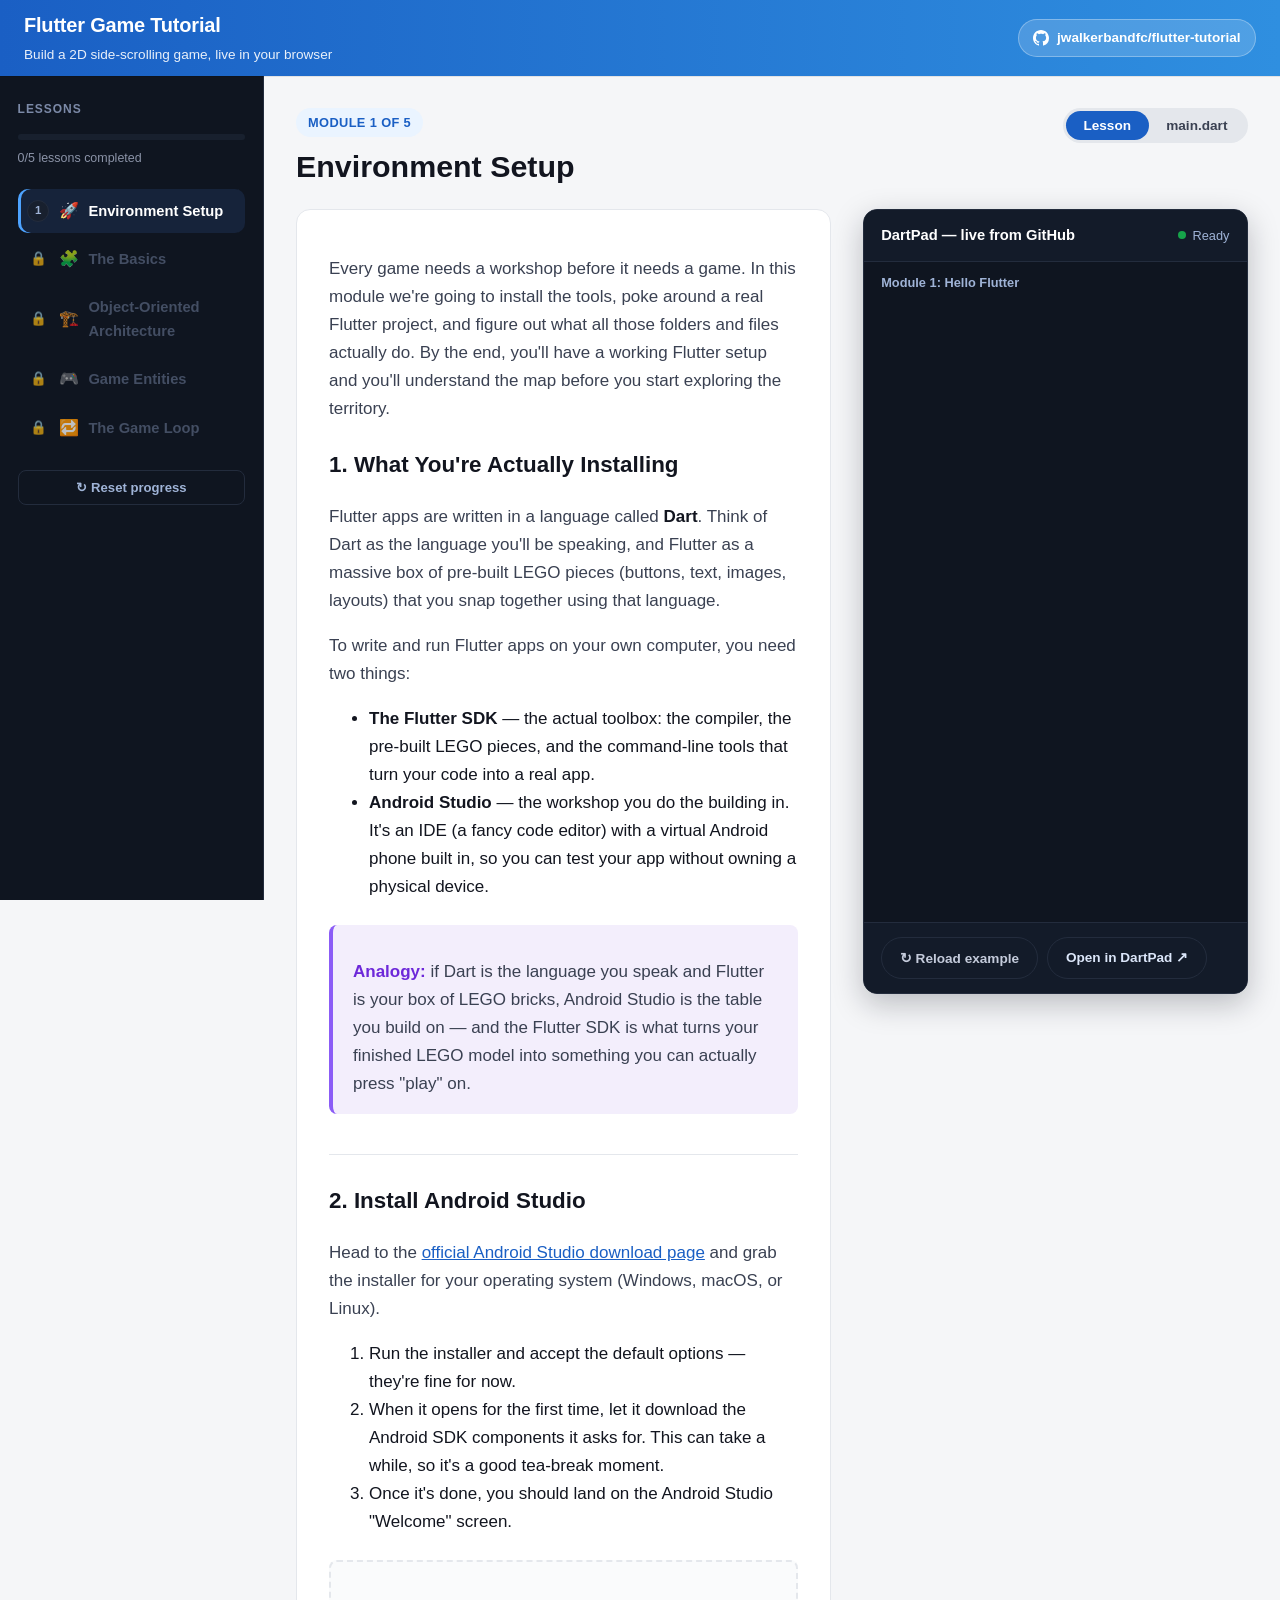
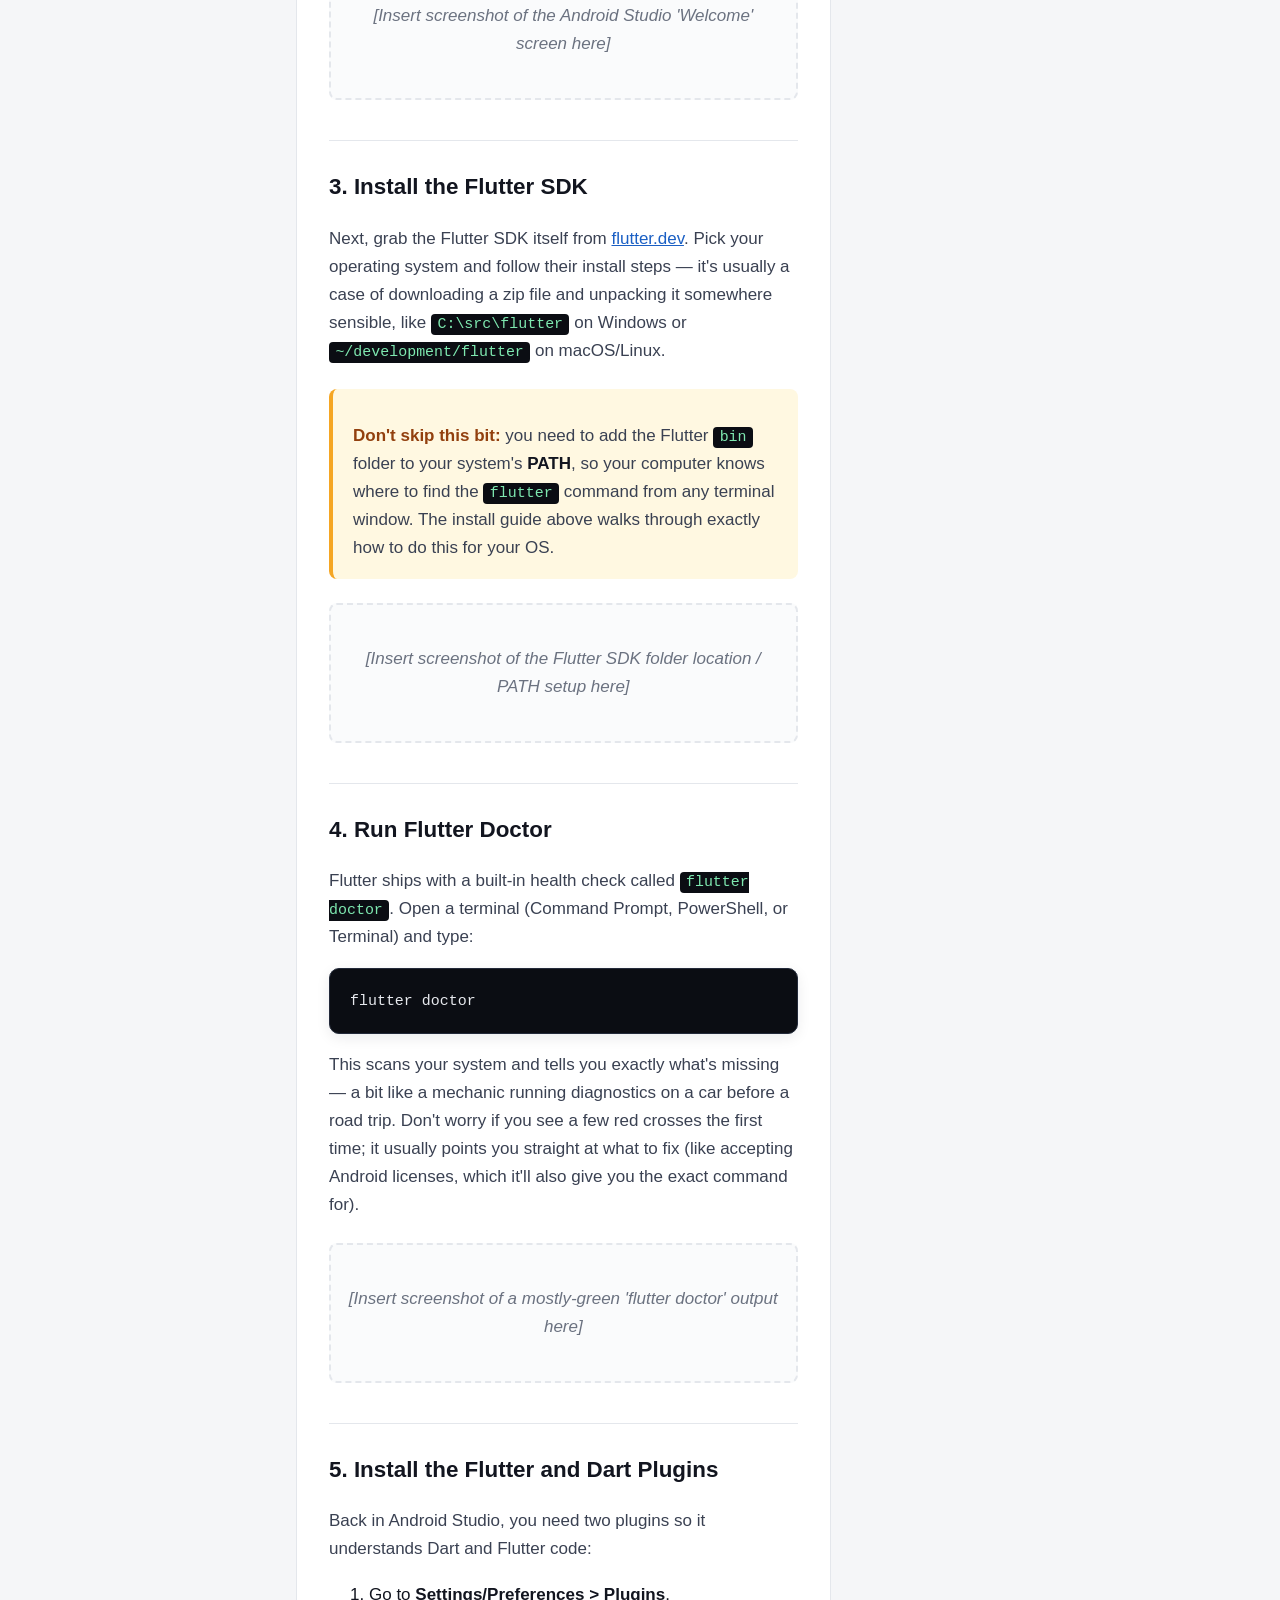
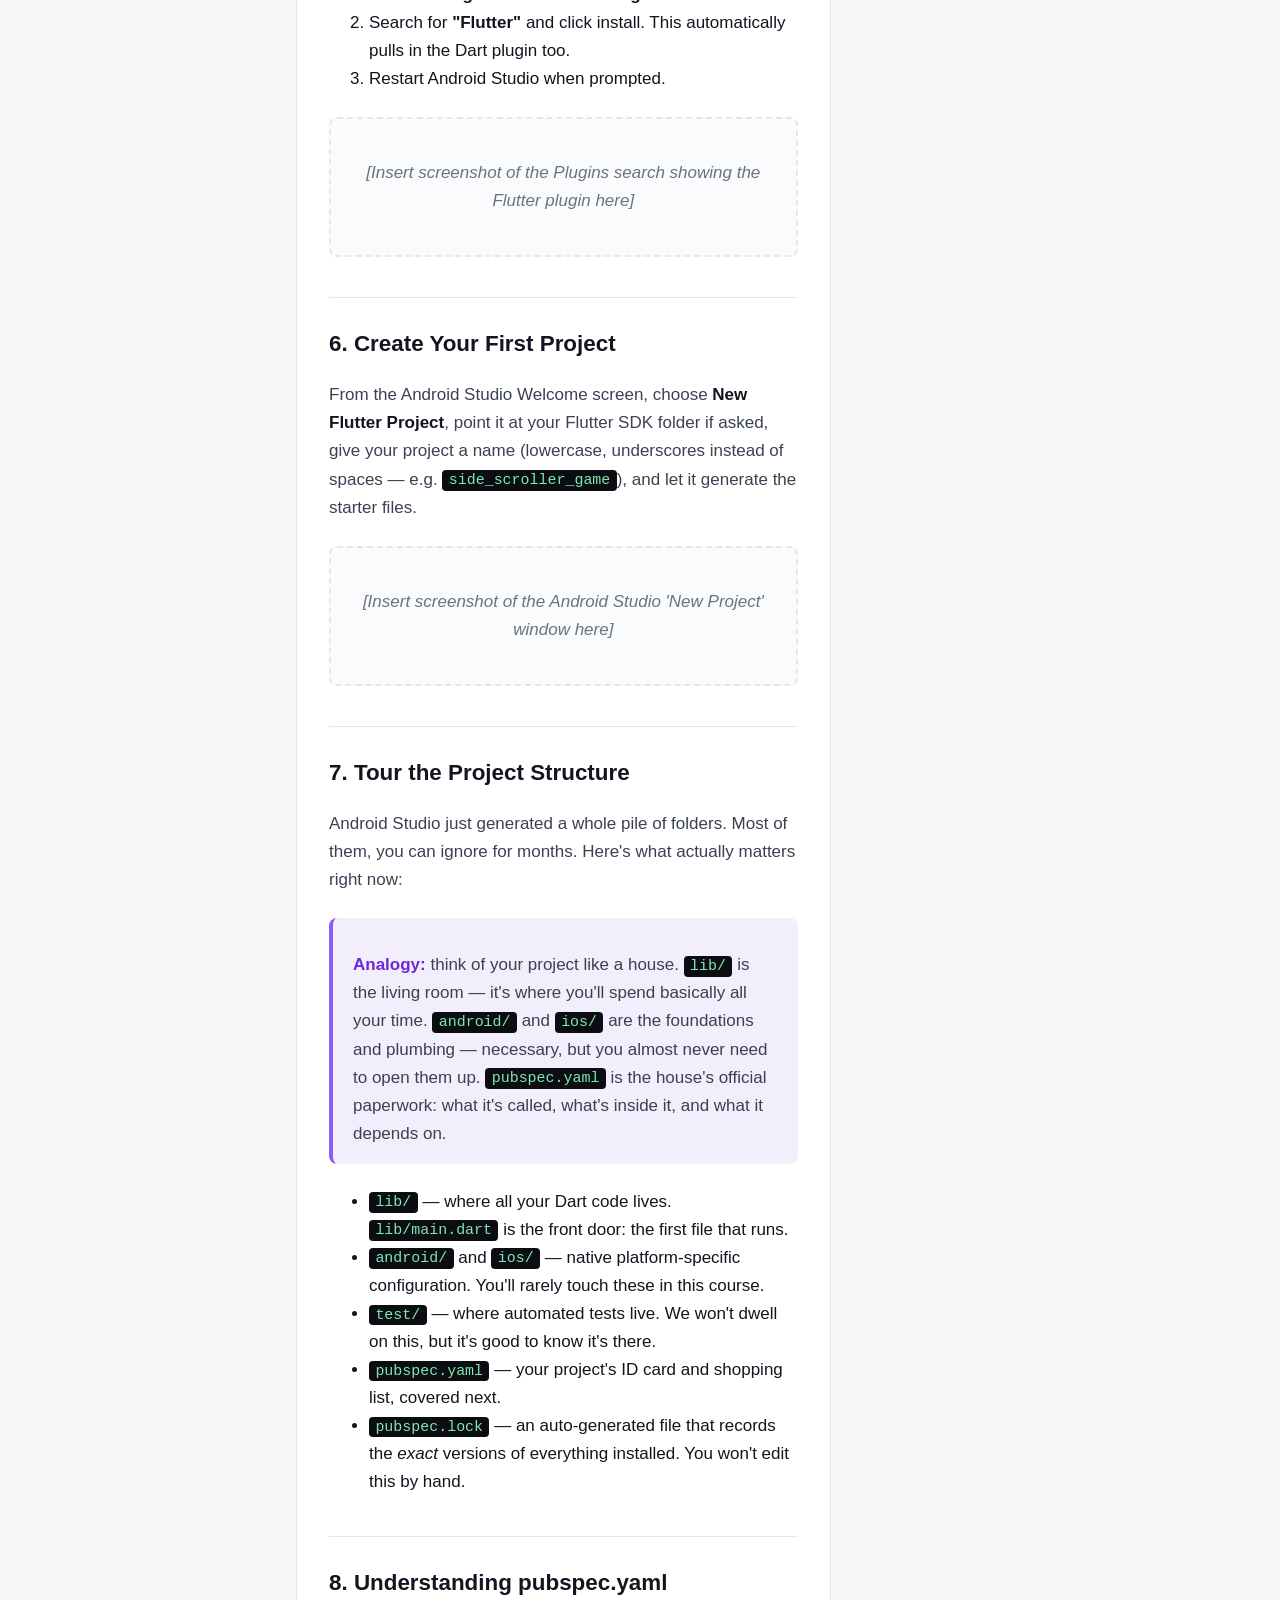
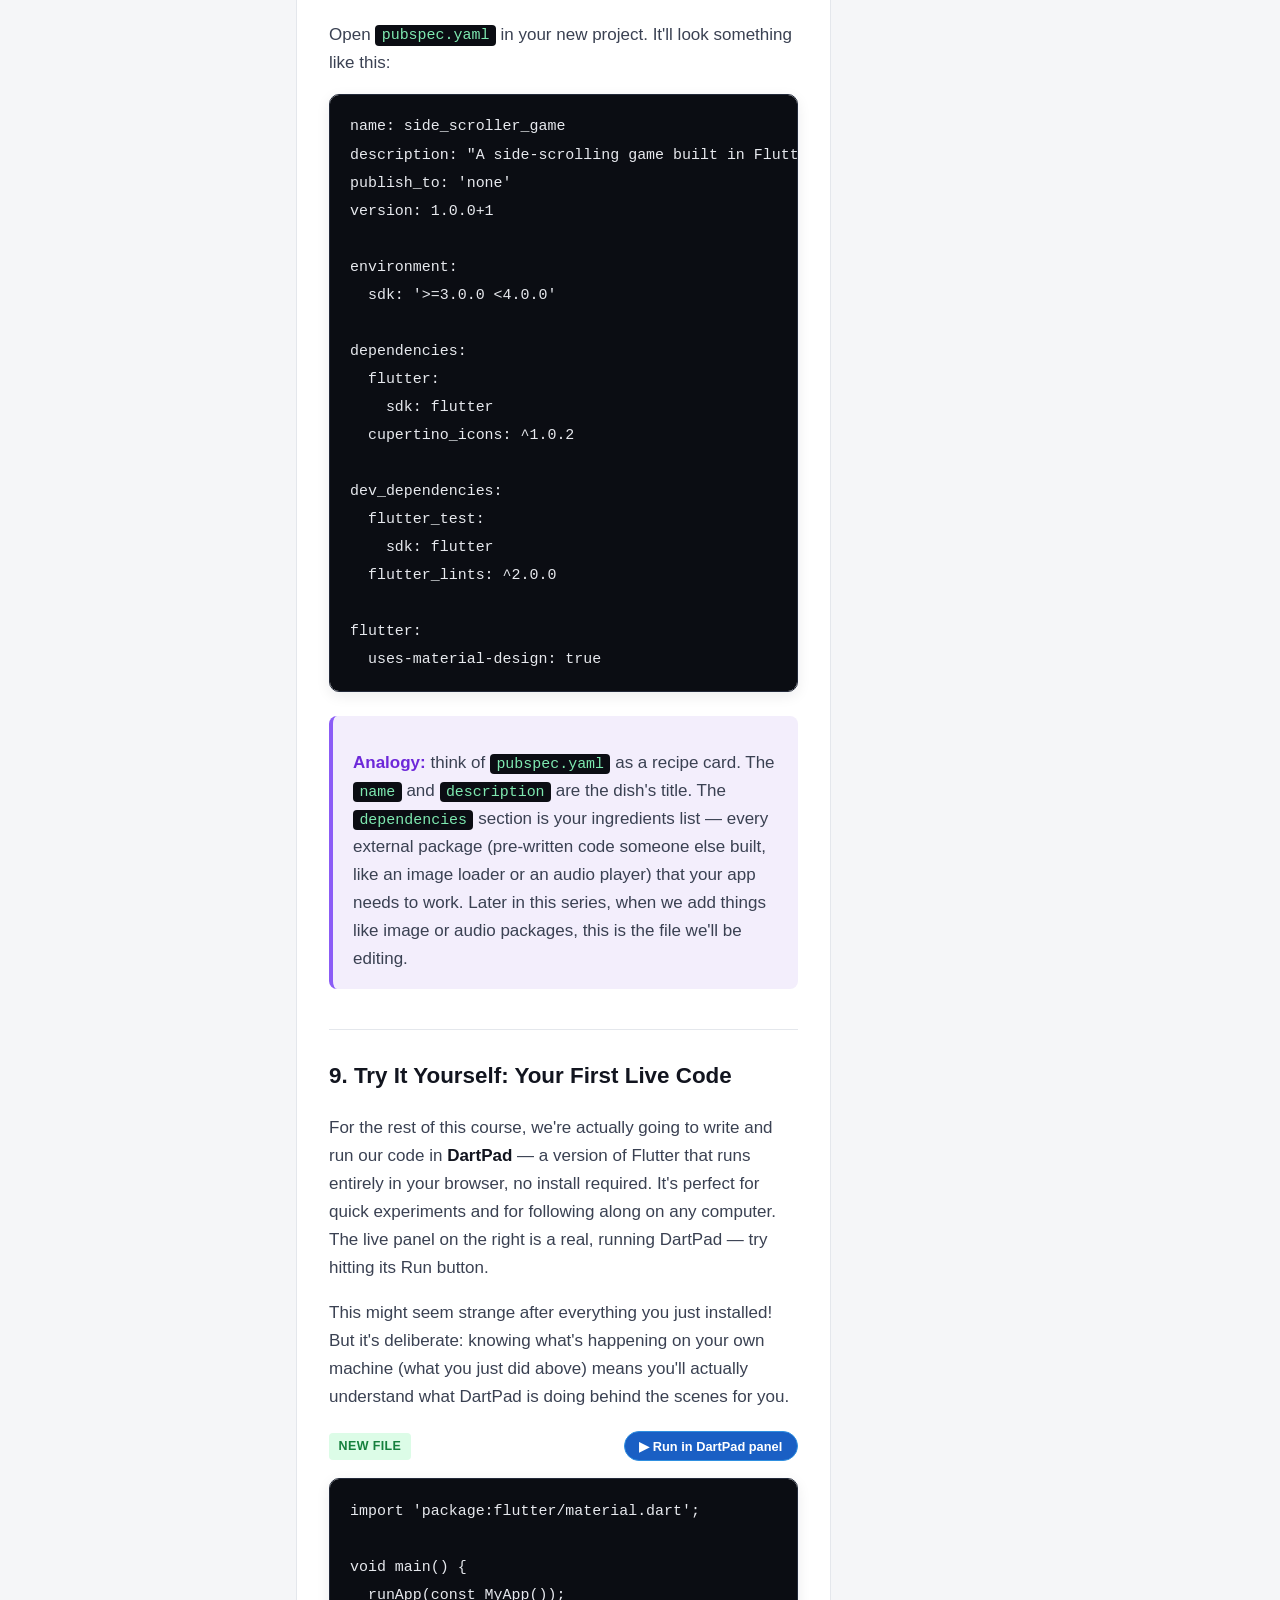
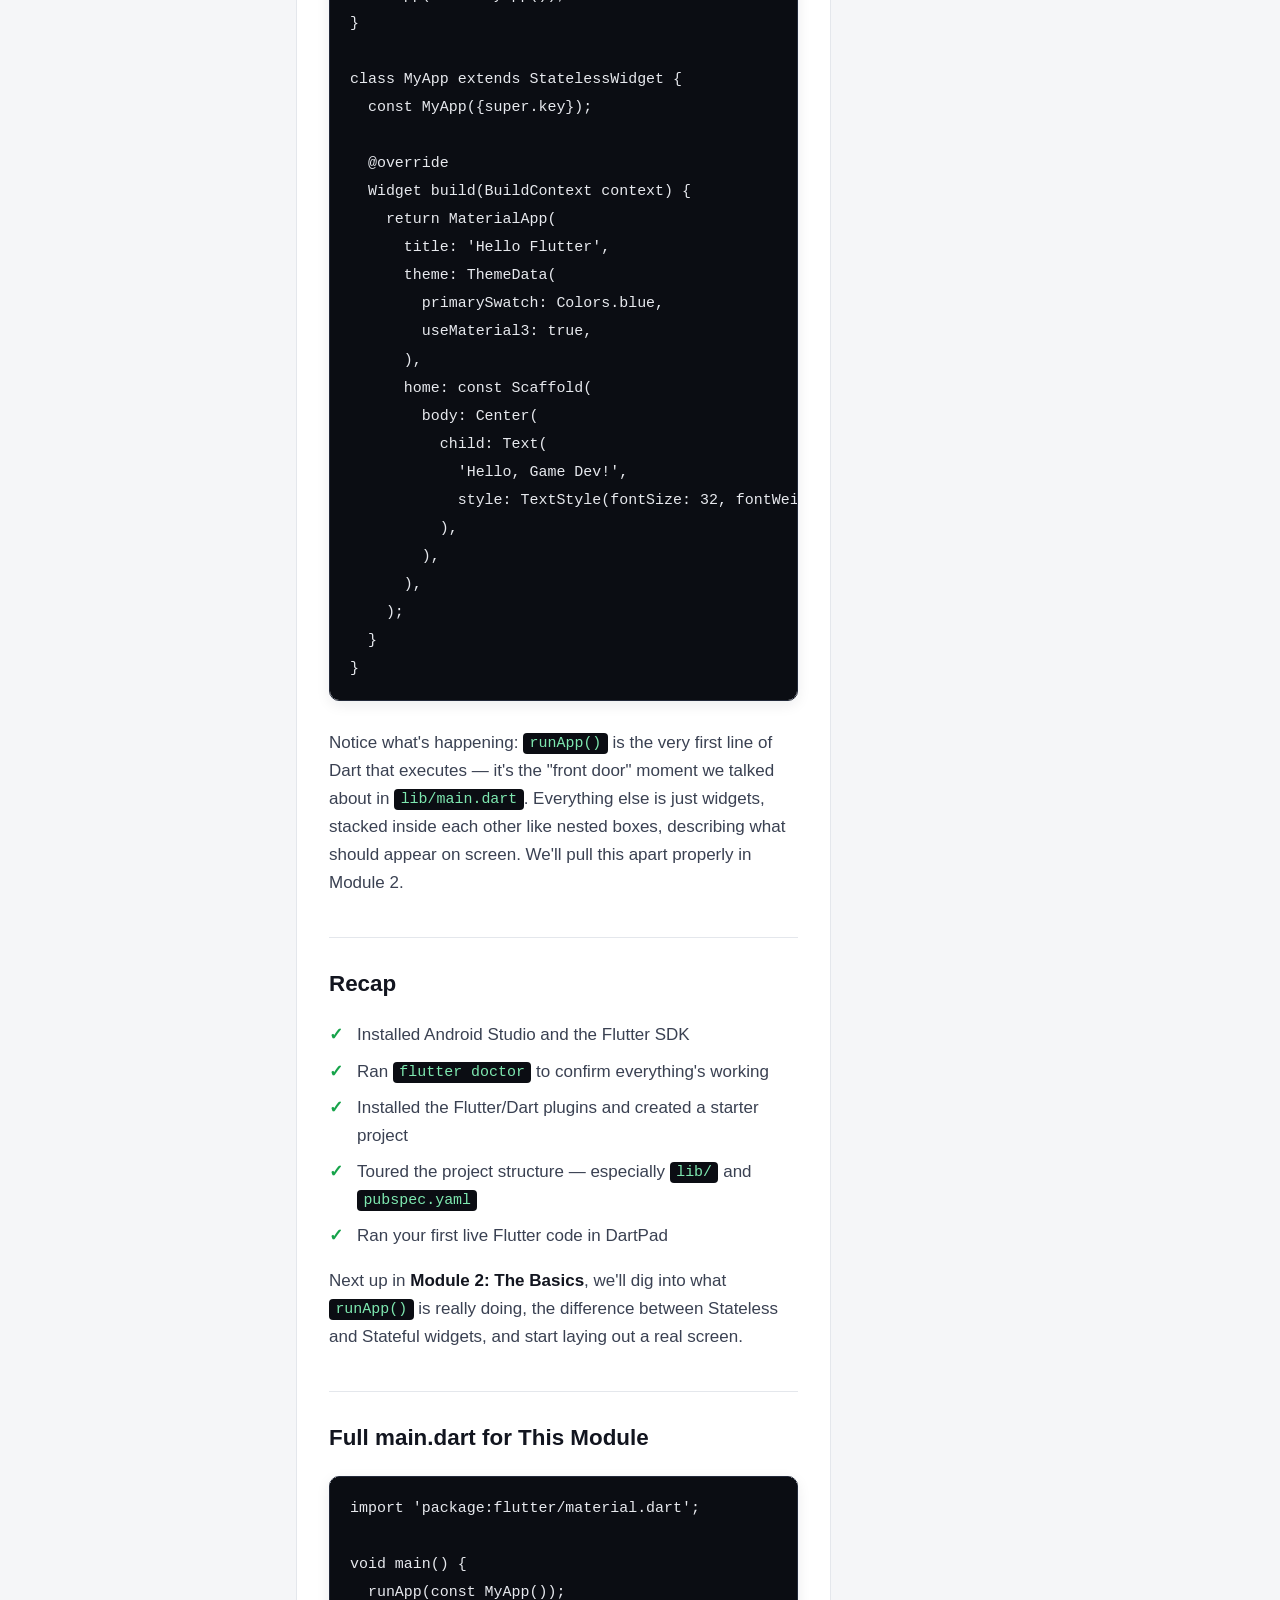
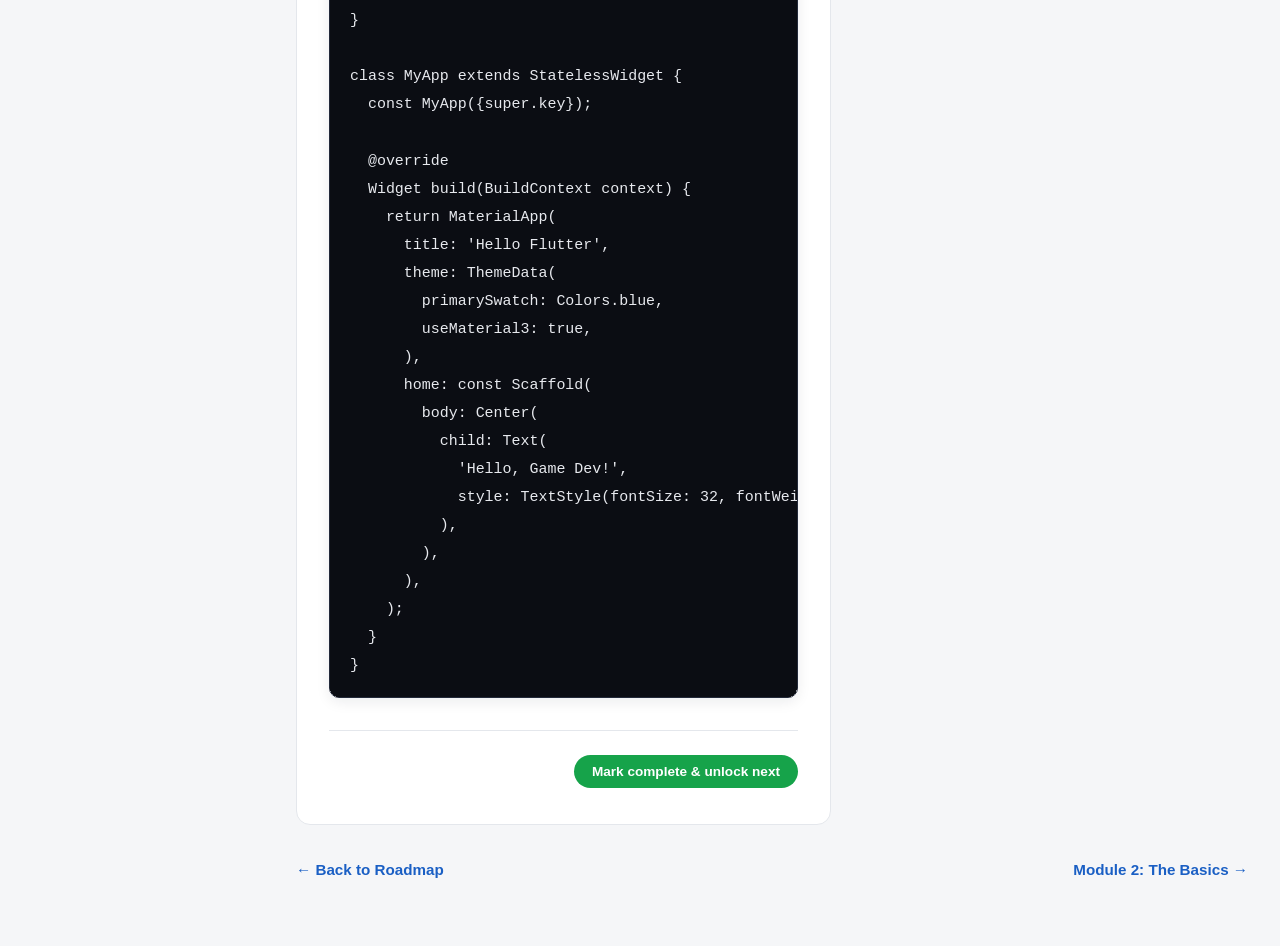
==== commit 18c587cf: "Redesign site as an app shell with sidebar, progress, and a live DartPad panel Replaces the flat dar" ====
--- a/modules/module-1.html
+++ b/modules/module-1.html
@@ -6,154 +6,165 @@
   <title>Module 1: Environment Setup — Flutter Game Tutorial</title>
   <link rel="stylesheet" href="../assets/css/style.css" />
 </head>
-<body>
-  <header class="site-header">
-    <a href="../index.html">Flutter Game Tutorial</a>
-  </header>
-
-  <main>
-    <span class="module-badge">MODULE 1 OF 5</span>
-    <h1>Environment Setup</h1>
-    <p>
-      Every game needs a workshop before it needs a game. In this module we're going to install
-      the tools, poke around a real Flutter project, and figure out what all those folders and
-      files actually do. By the end, you'll have a working Flutter setup and you'll understand
-      the map before you start exploring the territory.
-    </p>
-
-    <h2>1. What You're Actually Installing</h2>
-    <p>
-      Flutter apps are written in a language called <strong>Dart</strong>. Think of Dart as the
-      language you'll be speaking, and Flutter as a massive box of pre-built LEGO pieces
-      (buttons, text, images, layouts) that you snap together using that language.
-    </p>
-    <p>
-      To write and run Flutter apps on your own computer, you need two things:
-    </p>
-    <ul>
-      <li><strong>The Flutter SDK</strong> — the actual toolbox: the compiler, the pre-built LEGO pieces, and the command-line tools that turn your code into a real app.</li>
-      <li><strong>Android Studio</strong> — the workshop you do the building in. It's an IDE (a fancy code editor) with a virtual Android phone built in, so you can test your app without owning a physical device.</li>
-    </ul>
-
-    <div class="callout analogy">
-      <p>
-        <strong>Analogy:</strong> if Dart is the language you speak and Flutter is your box of
-        LEGO bricks, Android Studio is the table you build on — and the Flutter SDK is what
-        turns your finished LEGO model into something you can actually press "play" on.
-      </p>
-    </div>
-
-    <h2>2. Install Android Studio</h2>
-    <p>
-      Head to the
-      <a href="https://developer.android.com/studio" target="_blank" rel="noopener">official Android Studio download page</a>
-      and grab the installer for your operating system (Windows, macOS, or Linux).
-    </p>
-    <ol>
-      <li>Run the installer and accept the default options — they're fine for now.</li>
-      <li>When it opens for the first time, let it download the Android SDK components it asks for. This can take a while, so it's a good tea-break moment.</li>
-      <li>Once it's done, you should land on the Android Studio "Welcome" screen.</li>
-    </ol>
-
-    <div class="screenshot-placeholder">
-      [Insert screenshot of the Android Studio 'Welcome' screen here]
-    </div>
-
-    <h2>3. Install the Flutter SDK</h2>
-    <p>
-      Next, grab the Flutter SDK itself from
-      <a href="https://docs.flutter.dev/get-started/install" target="_blank" rel="noopener">flutter.dev</a>.
-      Pick your operating system and follow their install steps — it's usually a case of
-      downloading a zip file and unpacking it somewhere sensible, like <code>C:\src\flutter</code>
-      on Windows or <code>~/development/flutter</code> on macOS/Linux.
-    </p>
-
-    <div class="callout warning">
-      <p>
-        <strong>Don't skip this bit:</strong> you need to add the Flutter <code>bin</code> folder
-        to your system's <strong>PATH</strong>, so your computer knows where to find the
-        <code>flutter</code> command from any terminal window. The install guide above walks
-        through exactly how to do this for your OS.
-      </p>
-    </div>
-
-    <div class="screenshot-placeholder">
-      [Insert screenshot of the Flutter SDK folder location / PATH setup here]
-    </div>
-
-    <h2>4. Run Flutter Doctor</h2>
-    <p>
-      Flutter ships with a built-in health check called <code>flutter doctor</code>. Open a
-      terminal (Command Prompt, PowerShell, or Terminal) and type:
-    </p>
-    <pre><code>flutter doctor</code></pre>
-    <p>
-      This scans your system and tells you exactly what's missing — a bit like a mechanic
-      running diagnostics on a car before a road trip. Don't worry if you see a few red crosses
-      the first time; it usually points you straight at what to fix (like accepting Android
-      licenses, which it'll also give you the exact command for).
-    </p>
-
-    <div class="screenshot-placeholder">
-      [Insert screenshot of a mostly-green 'flutter doctor' output here]
-    </div>
-
-    <h2>5. Install the Flutter and Dart Plugins</h2>
-    <p>
-      Back in Android Studio, you need two plugins so it understands Dart and Flutter code:
-    </p>
-    <ol>
-      <li>Go to <strong>Settings/Preferences &gt; Plugins</strong>.</li>
-      <li>Search for <strong>"Flutter"</strong> and click install. This automatically pulls in the Dart plugin too.</li>
-      <li>Restart Android Studio when prompted.</li>
-    </ol>
-
-    <div class="screenshot-placeholder">
-      [Insert screenshot of the Plugins search showing the Flutter plugin here]
-    </div>
-
-    <h2>6. Create Your First Project</h2>
-    <p>
-      From the Android Studio Welcome screen, choose <strong>New Flutter Project</strong>, point
-      it at your Flutter SDK folder if asked, give your project a name (lowercase, underscores
-      instead of spaces — e.g. <code>side_scroller_game</code>), and let it generate the starter
-      files.
-    </p>
-
-    <div class="screenshot-placeholder">
-      [Insert screenshot of the Android Studio 'New Project' window here]
-    </div>
-
-    <h2>7. Tour the Project Structure</h2>
-    <p>
-      Android Studio just generated a whole pile of folders. Most of them, you can ignore for
-      months. Here's what actually matters right now:
-    </p>
-
-    <div class="callout analogy">
-      <p>
-        <strong>Analogy:</strong> think of your project like a house. <code>lib/</code> is the
-        living room — it's where you'll spend basically all your time. <code>android/</code> and
-        <code>ios/</code> are the foundations and plumbing — necessary, but you almost never need
-        to open them up. <code>pubspec.yaml</code> is the house's official paperwork: what it's
-        called, what's inside it, and what it depends on.
-      </p>
-    </div>
-
-    <ul>
-      <li><code>lib/</code> — where all your Dart code lives. <code>lib/main.dart</code> is the front door: the first file that runs.</li>
-      <li><code>android/</code> and <code>ios/</code> — native platform-specific configuration. You'll rarely touch these in this course.</li>
-      <li><code>test/</code> — where automated tests live. We won't dwell on this, but it's good to know it's there.</li>
-      <li><code>pubspec.yaml</code> — your project's ID card and shopping list, covered next.</li>
-      <li><code>pubspec.lock</code> — an auto-generated file that records the <em>exact</em> versions of everything installed. You won't edit this by hand.</li>
-    </ul>
-
-    <h2>8. Understanding pubspec.yaml</h2>
-    <p>
-      Open <code>pubspec.yaml</code> in your new project. It'll look something like this:
-    </p>
-
-    <pre><code>name: side_scroller_game
+<body data-root="../" data-lesson="module-1">
+  <div class="app">
+    <header class="app-header" id="app-header-root"></header>
+    <div class="app-body">
+      <aside class="sidebar" id="sidebar-root"></aside>
+      <main class="content">
+        <div class="lesson-header-row">
+          <div>
+            <span class="module-badge">MODULE 1 OF 5</span>
+            <h1>Environment Setup</h1>
+          </div>
+          <div class="lesson-tabs">
+            <button class="tab-btn active" id="tab-lesson" type="button">Lesson</button>
+            <button class="tab-btn" id="tab-maindart" type="button">main.dart</button>
+          </div>
+        </div>
+
+        <div class="content-split">
+          <article class="lesson-pane">
+            <p>
+              Every game needs a workshop before it needs a game. In this module we're going to install
+              the tools, poke around a real Flutter project, and figure out what all those folders and
+              files actually do. By the end, you'll have a working Flutter setup and you'll understand
+              the map before you start exploring the territory.
+            </p>
+
+            <h2>1. What You're Actually Installing</h2>
+            <p>
+              Flutter apps are written in a language called <strong>Dart</strong>. Think of Dart as the
+              language you'll be speaking, and Flutter as a massive box of pre-built LEGO pieces
+              (buttons, text, images, layouts) that you snap together using that language.
+            </p>
+            <p>
+              To write and run Flutter apps on your own computer, you need two things:
+            </p>
+            <ul>
+              <li><strong>The Flutter SDK</strong> — the actual toolbox: the compiler, the pre-built LEGO pieces, and the command-line tools that turn your code into a real app.</li>
+              <li><strong>Android Studio</strong> — the workshop you do the building in. It's an IDE (a fancy code editor) with a virtual Android phone built in, so you can test your app without owning a physical device.</li>
+            </ul>
+
+            <div class="callout analogy">
+              <p>
+                <strong>Analogy:</strong> if Dart is the language you speak and Flutter is your box of
+                LEGO bricks, Android Studio is the table you build on — and the Flutter SDK is what
+                turns your finished LEGO model into something you can actually press "play" on.
+              </p>
+            </div>
+
+            <h2>2. Install Android Studio</h2>
+            <p>
+              Head to the
+              <a href="https://developer.android.com/studio" target="_blank" rel="noopener">official Android Studio download page</a>
+              and grab the installer for your operating system (Windows, macOS, or Linux).
+            </p>
+            <ol>
+              <li>Run the installer and accept the default options — they're fine for now.</li>
+              <li>When it opens for the first time, let it download the Android SDK components it asks for. This can take a while, so it's a good tea-break moment.</li>
+              <li>Once it's done, you should land on the Android Studio "Welcome" screen.</li>
+            </ol>
+
+            <div class="screenshot-placeholder">
+              [Insert screenshot of the Android Studio 'Welcome' screen here]
+            </div>
+
+            <h2>3. Install the Flutter SDK</h2>
+            <p>
+              Next, grab the Flutter SDK itself from
+              <a href="https://docs.flutter.dev/get-started/install" target="_blank" rel="noopener">flutter.dev</a>.
+              Pick your operating system and follow their install steps — it's usually a case of
+              downloading a zip file and unpacking it somewhere sensible, like <code>C:\src\flutter</code>
+              on Windows or <code>~/development/flutter</code> on macOS/Linux.
+            </p>
+
+            <div class="callout warning">
+              <p>
+                <strong>Don't skip this bit:</strong> you need to add the Flutter <code>bin</code> folder
+                to your system's <strong>PATH</strong>, so your computer knows where to find the
+                <code>flutter</code> command from any terminal window. The install guide above walks
+                through exactly how to do this for your OS.
+              </p>
+            </div>
+
+            <div class="screenshot-placeholder">
+              [Insert screenshot of the Flutter SDK folder location / PATH setup here]
+            </div>
+
+            <h2>4. Run Flutter Doctor</h2>
+            <p>
+              Flutter ships with a built-in health check called <code>flutter doctor</code>. Open a
+              terminal (Command Prompt, PowerShell, or Terminal) and type:
+            </p>
+            <pre><code>flutter doctor</code></pre>
+            <p>
+              This scans your system and tells you exactly what's missing — a bit like a mechanic
+              running diagnostics on a car before a road trip. Don't worry if you see a few red crosses
+              the first time; it usually points you straight at what to fix (like accepting Android
+              licenses, which it'll also give you the exact command for).
+            </p>
+
+            <div class="screenshot-placeholder">
+              [Insert screenshot of a mostly-green 'flutter doctor' output here]
+            </div>
+
+            <h2>5. Install the Flutter and Dart Plugins</h2>
+            <p>
+              Back in Android Studio, you need two plugins so it understands Dart and Flutter code:
+            </p>
+            <ol>
+              <li>Go to <strong>Settings/Preferences &gt; Plugins</strong>.</li>
+              <li>Search for <strong>"Flutter"</strong> and click install. This automatically pulls in the Dart plugin too.</li>
+              <li>Restart Android Studio when prompted.</li>
+            </ol>
+
+            <div class="screenshot-placeholder">
+              [Insert screenshot of the Plugins search showing the Flutter plugin here]
+            </div>
+
+            <h2>6. Create Your First Project</h2>
+            <p>
+              From the Android Studio Welcome screen, choose <strong>New Flutter Project</strong>, point
+              it at your Flutter SDK folder if asked, give your project a name (lowercase, underscores
+              instead of spaces — e.g. <code>side_scroller_game</code>), and let it generate the starter
+              files.
+            </p>
+
+            <div class="screenshot-placeholder">
+              [Insert screenshot of the Android Studio 'New Project' window here]
+            </div>
+
+            <h2>7. Tour the Project Structure</h2>
+            <p>
+              Android Studio just generated a whole pile of folders. Most of them, you can ignore for
+              months. Here's what actually matters right now:
+            </p>
+
+            <div class="callout analogy">
+              <p>
+                <strong>Analogy:</strong> think of your project like a house. <code>lib/</code> is the
+                living room — it's where you'll spend basically all your time. <code>android/</code> and
+                <code>ios/</code> are the foundations and plumbing — necessary, but you almost never need
+                to open them up. <code>pubspec.yaml</code> is the house's official paperwork: what it's
+                called, what's inside it, and what it depends on.
+              </p>
+            </div>
+
+            <ul>
+              <li><code>lib/</code> — where all your Dart code lives. <code>lib/main.dart</code> is the front door: the first file that runs.</li>
+              <li><code>android/</code> and <code>ios/</code> — native platform-specific configuration. You'll rarely touch these in this course.</li>
+              <li><code>test/</code> — where automated tests live. We won't dwell on this, but it's good to know it's there.</li>
+              <li><code>pubspec.yaml</code> — your project's ID card and shopping list, covered next.</li>
+              <li><code>pubspec.lock</code> — an auto-generated file that records the <em>exact</em> versions of everything installed. You won't edit this by hand.</li>
+            </ul>
+
+            <h2>8. Understanding pubspec.yaml</h2>
+            <p>
+              Open <code>pubspec.yaml</code> in your new project. It'll look something like this:
+            </p>
+
+            <pre><code>name: side_scroller_game
 description: "A side-scrolling game built in Flutter."
 publish_to: 'none'
 version: 1.0.0+1
@@ -174,76 +185,95 @@
 flutter:
   uses-material-design: true</code></pre>
 
-    <div class="callout analogy">
-      <p>
-        <strong>Analogy:</strong> think of <code>pubspec.yaml</code> as a recipe card. The
-        <code>name</code> and <code>description</code> are the dish's title. The
-        <code>dependencies</code> section is your ingredients list — every external package
-        (pre-written code someone else built, like an image loader or an audio player) that your
-        app needs to work. Later in this series, when we add things like image or audio
-        packages, this is the file we'll be editing.
-      </p>
-    </div>
-
-    <h2>9. Try It Yourself: Your First Live Code</h2>
-    <p>
-      For the rest of this course, we're actually going to write and run our code in
-      <strong>DartPad</strong> — a version of Flutter that runs entirely in your browser, no
-      install required. It's perfect for quick experiments and for following along on any
-      computer.
-    </p>
-    <p>
-      This might seem strange after everything you just installed! But it's deliberate: knowing
-      what's happening on your own machine (what you just did above) means you'll actually
-      understand what DartPad is doing behind the scenes for you.
-    </p>
-    <p>
-      Here's a tiny Flutter app. Hit the <strong>Run</strong> button inside the embed below and
-      watch it render live.
-    </p>
-
-    <span class="file-note new">New File</span>
-    <div class="dartpad-embed">
-      <iframe
-        src="https://dartpad.dev/embed-flutter.html?id=&theme=dark&split=60"
-        title="Module 1 DartPad: Hello Flutter"
-        loading="lazy">
-      </iframe>
-    </div>
-
-    <div class="callout warning">
-      <p>
-        <strong>Setup note (for the course author):</strong> paste the contents of the
-        "Full main.dart for This Module" code block below into a new
-        <a href="https://gist.github.com" target="_blank" rel="noopener">GitHub Gist</a>, then
-        replace the empty <code>id=</code> parameter in the iframe above with that Gist's ID.
-      </p>
-    </div>
-
-    <p>
-      Notice what's happening: <code>runApp()</code> is the very first line of Dart that
-      executes — it's the "front door" moment we talked about in <code>lib/main.dart</code>. Everything else
-      is just widgets, stacked inside each other like nested boxes, describing what should appear
-      on screen. We'll pull this apart properly in Module 2.
-    </p>
-
-    <h2>Recap</h2>
-    <ul class="checklist">
-      <li>Installed Android Studio and the Flutter SDK</li>
-      <li>Ran <code>flutter doctor</code> to confirm everything's working</li>
-      <li>Installed the Flutter/Dart plugins and created a starter project</li>
-      <li>Toured the project structure — especially <code>lib/</code> and <code>pubspec.yaml</code></li>
-      <li>Ran your first live Flutter code in DartPad</li>
-    </ul>
-
-    <p>
-      Next up in <strong>Module 2: The Basics</strong>, we'll dig into what <code>runApp()</code>
-      is really doing, the difference between Stateless and Stateful widgets, and start laying
-      out a real screen.
-    </p>
-
-    <h2>Full main.dart for This Module</h2>
-    <pre><code>import 'package:flutter/material.dart';
+            <div class="callout analogy">
+              <p>
+                <strong>Analogy:</strong> think of <code>pubspec.yaml</code> as a recipe card. The
+                <code>name</code> and <code>description</code> are the dish's title. The
+                <code>dependencies</code> section is your ingredients list — every external package
+                (pre-written code someone else built, like an image loader or an audio player) that your
+                app needs to work. Later in this series, when we add things like image or audio
+                packages, this is the file we'll be editing.
+              </p>
+            </div>
+
+            <h2>9. Try It Yourself: Your First Live Code</h2>
+            <p>
+              For the rest of this course, we're actually going to write and run our code in
+              <strong>DartPad</strong> — a version of Flutter that runs entirely in your browser, no
+              install required. It's perfect for quick experiments and for following along on any
+              computer. The live panel on the right is a real, running DartPad — try hitting its Run
+              button.
+            </p>
+            <p>
+              This might seem strange after everything you just installed! But it's deliberate: knowing
+              what's happening on your own machine (what you just did above) means you'll actually
+              understand what DartPad is doing behind the scenes for you.
+            </p>
+
+            <div class="example-block">
+              <div class="example-toolbar">
+                <span class="file-note new">New File</span>
+                <button
+                  class="run-in-panel-btn"
+                  type="button"
+                  data-gh-path="snippets/module-1-example-1.dart"
+                  data-label="Module 1: Hello Flutter"
+                >&#9654; Run in DartPad panel</button>
+              </div>
+              <pre><code>import 'package:flutter/material.dart';
+
+void main() {
+  runApp(const MyApp());
+}
+
+class MyApp extends StatelessWidget {
+  const MyApp({super.key});
+
+  @override
+  Widget build(BuildContext context) {
+    return MaterialApp(
+      title: 'Hello Flutter',
+      theme: ThemeData(
+        primarySwatch: Colors.blue,
+        useMaterial3: true,
+      ),
+      home: const Scaffold(
+        body: Center(
+          child: Text(
+            'Hello, Game Dev!',
+            style: TextStyle(fontSize: 32, fontWeight: FontWeight.bold),
+          ),
+        ),
+      ),
+    );
+  }
+}</code></pre>
+            </div>
+
+            <p>
+              Notice what's happening: <code>runApp()</code> is the very first line of Dart that
+              executes — it's the "front door" moment we talked about in <code>lib/main.dart</code>. Everything else
+              is just widgets, stacked inside each other like nested boxes, describing what should appear
+              on screen. We'll pull this apart properly in Module 2.
+            </p>
+
+            <h2>Recap</h2>
+            <ul class="checklist">
+              <li>Installed Android Studio and the Flutter SDK</li>
+              <li>Ran <code>flutter doctor</code> to confirm everything's working</li>
+              <li>Installed the Flutter/Dart plugins and created a starter project</li>
+              <li>Toured the project structure — especially <code>lib/</code> and <code>pubspec.yaml</code></li>
+              <li>Ran your first live Flutter code in DartPad</li>
+            </ul>
+
+            <p>
+              Next up in <strong>Module 2: The Basics</strong>, we'll dig into what <code>runApp()</code>
+              is really doing, the difference between Stateless and Stateful widgets, and start laying
+              out a real screen.
+            </p>
+
+            <h2 id="full-main-dart">Full main.dart for This Module</h2>
+            <pre><code>import 'package:flutter/material.dart';
 
 void main() {
   runApp(const MyApp());
@@ -273,10 +303,44 @@
 }
 </code></pre>
 
-    <nav class="module-nav">
-      <a href="../index.html">&larr; Back to Roadmap</a>
-      <a href="module-2.html">Module 2: The Basics &rarr;</a>
-    </nav>
-  </main>
+            <div class="lesson-footer-actions">
+              <button class="btn btn-green" id="mark-complete-btn" type="button">Mark complete &amp; unlock next</button>
+            </div>
+          </article>
+
+          <aside class="dartpad-pane">
+            <div class="dartpad-panel">
+              <div class="dartpad-panel-header">
+                <span class="dartpad-panel-title">DartPad — live from GitHub</span>
+                <span class="dartpad-status"><span class="status-dot"></span>Ready</span>
+              </div>
+              <div class="dartpad-panel-label" id="dartpad-panel-label"></div>
+              <iframe id="dartpad-iframe" title="Live DartPad" loading="lazy"></iframe>
+              <div class="dartpad-panel-footer">
+                <button class="btn btn-ghost" id="reload-example-btn" type="button">&#8635; Reload example</button>
+                <a class="btn btn-outline" id="open-in-dartpad-link" href="#" target="_blank" rel="noopener">Open in DartPad &#8599;</a>
+              </div>
+            </div>
+          </aside>
+        </div>
+
+        <nav class="module-nav">
+          <a href="../index.html">&larr; Back to Roadmap</a>
+          <a href="module-2.html">Module 2: The Basics &rarr;</a>
+        </nav>
+      </main>
+    </div>
+  </div>
+
+  <script src="../assets/js/lessons-data.js"></script>
+  <script src="../assets/js/progress.js"></script>
+  <script src="../assets/js/shell.js"></script>
+  <script src="../assets/js/dartpad-panel.js"></script>
+  <script>
+    document.getElementById('mark-complete-btn').addEventListener('click', function () {
+      window.FlutterTutorial.progress.markComplete('module-1');
+      window.location.href = 'module-2.html';
+    });
+  </script>
 </body>
 </html>
--- a/assets/css/style.css
+++ b/assets/css/style.css
@@ -1,195 +1,638 @@
-/* Shared styles for the Flutter Game Tutorial series */
+/* Flutter Game Tutorial — app shell styles */
 
 :root {
-  --bg: #0f1117;
-  --surface: #171a23;
-  --surface-alt: #1f2330;
-  --text: #e7e9ee;
-  --text-dim: #a8adba;
-  --accent: #54c5f8;
-  --accent-2: #7ee8b0;
-  --warn: #ffcb6b;
-  --border: #2b2f3d;
+  --header-h: 76px;
+  --sidebar-w: 264px;
+  --dartpad-panel-h: 620px;
+
+  --blue-600: #1a5fc4;
+  --blue-500: #2f8fe0;
+  --blue-400: #4da3ff;
+  --blue-50: #eaf4ff;
+
+  --navy-950: #0b0f18;
+  --navy-900: #0f1520;
+  --navy-850: #131b29;
+  --navy-800: #18202e;
+  --navy-border: #232c3d;
+
+  --ink-900: #12151f;
+  --ink-700: #3a4152;
+  --ink-500: #6b7280;
+
+  --green-600: #16a34a;
+  --green-700: #15803d;
+  --green-50: #dcfce7;
+
+  --amber-500: #f5a623;
+  --amber-700: #92400e;
+  --amber-50: #fff8e1;
+
+  --purple-500: #8b5cf6;
+  --purple-700: #6d28d9;
+  --purple-50: #f3eefc;
+
   --code-bg: #0b0d13;
-  --max-width: 860px;
+  --code-border: #232a3a;
+
+  --page-bg: #f5f6f8;
+  --content-bg: #ffffff;
+  --border-soft: #e4e7ec;
 }
 
 * {
   box-sizing: border-box;
 }
 
+html,
 body {
   margin: 0;
-  background: var(--bg);
-  color: var(--text);
-  font-family: "Segoe UI", Roboto, Helvetica, Arial, sans-serif;
+}
+
+body {
+  background: var(--page-bg);
+  color: var(--ink-900);
+  font-family: -apple-system, "Segoe UI", Roboto, Helvetica, Arial, sans-serif;
   line-height: 1.65;
-  font-size: 18px;
-}
-
-header.site-header {
-  border-bottom: 1px solid var(--border);
-  padding: 1.25rem 1.5rem;
+  font-size: 17px;
+}
+
+a {
+  color: var(--blue-600);
+}
+
+.app {
+  min-height: 100vh;
+  display: flex;
+  flex-direction: column;
+}
+
+/* ---------- Header ---------- */
+
+.app-header {
+  height: var(--header-h);
+  background: linear-gradient(90deg, var(--blue-600), var(--blue-500));
+  color: #fff;
+  position: sticky;
+  top: 0;
+  z-index: 40;
+  box-shadow: 0 1px 0 rgba(0, 0, 0, 0.08);
+}
+
+.app-header-inner {
+  height: 100%;
+  max-width: 1400px;
+  margin: 0 auto;
+  padding: 0 1.5rem;
   display: flex;
   align-items: center;
   justify-content: space-between;
-}
-
-header.site-header a {
-  color: var(--text);
+  gap: 1rem;
+}
+
+.app-header-title {
+  font-weight: 800;
+  font-size: 1.25rem;
+  letter-spacing: -0.01em;
+}
+
+.app-header-subtitle {
+  font-size: 0.85rem;
+  opacity: 0.9;
+  margin-top: 0.1rem;
+}
+
+.app-header-repo {
+  display: flex;
+  align-items: center;
+  gap: 0.5rem;
+  color: #fff;
   text-decoration: none;
-  font-weight: 700;
-  font-size: 1.1rem;
-}
-
-main {
-  max-width: var(--max-width);
+  background: rgba(255, 255, 255, 0.16);
+  border: 1px solid rgba(255, 255, 255, 0.3);
+  padding: 0.45rem 0.9rem;
+  border-radius: 999px;
+  font-size: 0.85rem;
+  font-weight: 600;
+  white-space: nowrap;
+}
+
+.app-header-repo:hover {
+  background: rgba(255, 255, 255, 0.26);
+}
+
+/* ---------- Body layout ---------- */
+
+.app-body {
+  flex: 1;
+  display: flex;
+  align-items: flex-start;
+}
+
+/* ---------- Sidebar ---------- */
+
+.sidebar {
+  width: var(--sidebar-w);
+  flex: 0 0 var(--sidebar-w);
+  background: var(--navy-900);
+  color: #c4cbdb;
+  min-height: calc(100vh - var(--header-h));
+  position: sticky;
+  top: var(--header-h);
+  padding: 1.5rem 1.1rem;
+  border-right: 1px solid var(--navy-border);
+}
+
+.sidebar-heading {
+  text-transform: uppercase;
+  font-size: 0.75rem;
+  font-weight: 800;
+  letter-spacing: 0.08em;
+  color: #7c8aa8;
+  margin-bottom: 0.9rem;
+}
+
+.sidebar-progress {
+  margin-bottom: 1.25rem;
+}
+
+.sidebar-progress-track {
+  height: 6px;
+  border-radius: 999px;
+  background: var(--navy-800);
+  overflow: hidden;
+}
+
+.sidebar-progress-fill {
+  height: 100%;
+  background: linear-gradient(90deg, var(--blue-500), var(--green-600));
+  border-radius: 999px;
+  transition: width 0.3s ease;
+}
+
+.sidebar-progress-label {
+  margin-top: 0.5rem;
+  font-size: 0.78rem;
+  color: #8b93a7;
+}
+
+.lesson-list {
+  list-style: none;
+  margin: 0 0 1.25rem;
+  padding: 0;
+}
+
+.lesson-item {
+  margin-bottom: 0.3rem;
+  border-radius: 10px;
+}
+
+.lesson-item a,
+.lesson-item-disabled {
+  display: flex;
+  align-items: center;
+  gap: 0.6rem;
+  padding: 0.55rem 0.6rem;
+  border-radius: 10px;
+  text-decoration: none;
+  color: #c4cbdb;
+  font-size: 0.92rem;
+  font-weight: 600;
+}
+
+.lesson-item a:hover {
+  background: var(--navy-800);
+}
+
+.lesson-item.current a {
+  background: #16233a;
+  color: #fff;
+  box-shadow: inset 3px 0 0 var(--blue-400);
+}
+
+.lesson-item.complete a {
+  color: #d6f5e3;
+}
+
+.lesson-item.locked .lesson-item-disabled {
+  color: #55617a;
+  cursor: not-allowed;
+  opacity: 0.75;
+}
+
+.lesson-status {
+  flex: 0 0 auto;
+  width: 22px;
+  height: 22px;
+  border-radius: 999px;
+  display: inline-flex;
+  align-items: center;
+  justify-content: center;
+  font-size: 0.72rem;
+  font-weight: 800;
+}
+
+.lesson-number {
+  background: var(--navy-800);
+  border: 1px solid var(--navy-border);
+  color: #9fb3d6;
+}
+
+.lesson-check {
+  background: var(--green-600);
+  color: #fff;
+}
+
+.lesson-lock {
+  font-size: 0.85rem;
+}
+
+.lesson-icon {
+  flex: 0 0 auto;
+  font-size: 1rem;
+}
+
+.lesson-title {
+  flex: 1 1 auto;
+  min-width: 0;
+}
+
+.sidebar-reset {
+  width: 100%;
+  background: transparent;
+  border: 1px solid var(--navy-border);
+  color: #9fb3d6;
+  padding: 0.55rem 0.8rem;
+  border-radius: 8px;
+  font-size: 0.82rem;
+  font-weight: 600;
+  cursor: pointer;
+}
+
+.sidebar-reset:hover {
+  background: var(--navy-800);
+  color: #fff;
+}
+
+/* ---------- Content ---------- */
+
+.content {
+  flex: 1;
+  min-width: 0;
+  padding: 2rem 2rem 4rem;
+  max-width: 1400px;
   margin: 0 auto;
-  padding: 2rem 1.5rem 5rem;
-}
-
-h1, h2, h3 {
-  line-height: 1.25;
-}
-
-h1 {
-  font-size: 2rem;
-  margin-bottom: 0.25rem;
-}
-
-h2 {
-  font-size: 1.5rem;
-  margin-top: 3rem;
-  border-top: 1px solid var(--border);
-  padding-top: 2rem;
-}
-
-h3 {
-  font-size: 1.2rem;
-  color: var(--accent);
+  width: 100%;
+}
+
+.lesson-header-row {
+  display: flex;
+  align-items: flex-start;
+  justify-content: space-between;
+  gap: 1.5rem;
+  flex-wrap: wrap;
+  margin-bottom: 1.5rem;
 }
 
 .module-badge {
   display: inline-block;
-  background: var(--surface-alt);
-  color: var(--accent);
+  background: var(--blue-50);
+  color: var(--blue-600);
   padding: 0.25rem 0.75rem;
   border-radius: 999px;
+  font-size: 0.8rem;
+  font-weight: 700;
+  letter-spacing: 0.03em;
+  margin-bottom: 0.6rem;
+}
+
+.content h1 {
+  font-size: 1.9rem;
+  margin: 0;
+  line-height: 1.25;
+  color: var(--ink-900);
+}
+
+.lesson-tabs {
+  display: inline-flex;
+  background: var(--border-soft);
+  border-radius: 999px;
+  padding: 3px;
+  flex: 0 0 auto;
+}
+
+.tab-btn {
+  border: none;
+  background: transparent;
+  color: var(--ink-700);
+  font-weight: 700;
   font-size: 0.85rem;
+  padding: 0.45rem 1.1rem;
+  border-radius: 999px;
+  cursor: pointer;
+}
+
+.tab-btn.active {
+  background: var(--blue-600);
+  color: #fff;
+}
+
+/* ---------- Split view ---------- */
+
+.content-split {
+  display: flex;
+  align-items: flex-start;
+  gap: 2rem;
+}
+
+.lesson-pane {
+  flex: 1 1 58%;
+  min-width: 0;
+  background: var(--content-bg);
+  border: 1px solid var(--border-soft);
+  border-radius: 14px;
+  padding: 1.75rem 2rem 2.25rem;
+}
+
+.lesson-pane p {
+  color: var(--ink-700);
+}
+
+.lesson-pane h2 {
+  font-size: 1.4rem;
+  margin-top: 2.5rem;
+  padding-top: 1.75rem;
+  border-top: 1px solid var(--border-soft);
+  color: var(--ink-900);
+}
+
+.lesson-pane h2:first-of-type {
+  margin-top: 1.5rem;
+  padding-top: 0;
+  border-top: none;
+}
+
+.lesson-pane h3 {
+  font-size: 1.15rem;
+  color: var(--blue-600);
+  margin-top: 2rem;
+}
+
+.lesson-pane strong {
+  color: var(--ink-900);
+}
+
+.dartpad-pane {
+  flex: 1 1 42%;
+  min-width: 0;
+  position: sticky;
+  top: calc(var(--header-h) + 1.25rem);
+}
+
+.dartpad-panel {
+  background: var(--navy-900);
+  border: 1px solid var(--navy-border);
+  border-radius: 14px;
+  overflow: hidden;
+  box-shadow: 0 10px 30px rgba(15, 21, 32, 0.25);
+}
+
+.dartpad-panel-header {
+  display: flex;
+  align-items: center;
+  justify-content: space-between;
+  padding: 0.85rem 1.1rem;
+  background: var(--navy-850);
+  border-bottom: 1px solid var(--navy-border);
+}
+
+.dartpad-panel-title {
+  color: #fff;
+  font-weight: 700;
+  font-size: 0.92rem;
+}
+
+.dartpad-status {
+  display: inline-flex;
+  align-items: center;
+  gap: 0.4rem;
+  font-size: 0.8rem;
+  color: #9fb3d6;
+}
+
+.status-dot {
+  width: 8px;
+  height: 8px;
+  border-radius: 999px;
+  background: var(--green-600);
+  display: inline-block;
+}
+
+.dartpad-panel-label {
+  padding: 0.6rem 1.1rem 0;
+  color: #9fb3d6;
+  font-size: 0.8rem;
   font-weight: 600;
-  letter-spacing: 0.03em;
-  margin-bottom: 0.75rem;
-}
-
-p {
-  color: var(--text-dim);
-}
-
-strong {
-  color: var(--text);
-}
-
-a {
-  color: var(--accent);
-}
+  min-height: 1.2em;
+}
+
+.dartpad-panel iframe {
+  width: 100%;
+  height: var(--dartpad-panel-h);
+  border: 0;
+  display: block;
+  margin-top: 0.6rem;
+}
+
+.dartpad-panel-footer {
+  display: flex;
+  gap: 0.6rem;
+  padding: 0.85rem 1.1rem;
+  border-top: 1px solid var(--navy-border);
+  background: var(--navy-850);
+}
+
+/* ---------- Buttons ---------- */
+
+.btn {
+  display: inline-flex;
+  align-items: center;
+  gap: 0.4rem;
+  border: none;
+  border-radius: 999px;
+  font-weight: 700;
+  font-size: 0.85rem;
+  padding: 0.55rem 1.1rem;
+  cursor: pointer;
+  text-decoration: none;
+}
+
+.btn-green {
+  background: var(--green-600);
+  color: #fff;
+}
+
+.btn-green:hover {
+  background: var(--green-700);
+}
+
+.btn-ghost {
+  background: transparent;
+  color: #c4cbdb;
+  border: 1px solid var(--navy-border);
+}
+
+.btn-ghost:hover {
+  background: var(--navy-800);
+}
+
+.btn-outline {
+  background: transparent;
+  color: #dbe6f9;
+  border: 1px solid var(--navy-border);
+}
+
+.btn-outline:hover {
+  background: var(--navy-800);
+}
+
+.lesson-footer-actions {
+  margin-top: 2rem;
+  padding-top: 1.5rem;
+  border-top: 1px solid var(--border-soft);
+  display: flex;
+  justify-content: flex-end;
+}
+
+/* ---------- Callouts ---------- */
 
 .callout {
-  background: var(--surface);
-  border-left: 4px solid var(--accent);
-  border-radius: 6px;
+  background: var(--blue-50);
+  border-left: 4px solid var(--blue-500);
+  border-radius: 8px;
   padding: 1rem 1.25rem;
   margin: 1.5rem 0;
 }
 
-.callout.analogy {
-  border-left-color: var(--accent-2);
-}
-
-.callout.warning {
-  border-left-color: var(--warn);
-}
-
 .callout p:last-child {
   margin-bottom: 0;
 }
 
+.callout.analogy {
+  background: var(--purple-50);
+  border-left-color: var(--purple-500);
+}
+
+.callout.analogy strong:first-child {
+  color: var(--purple-700);
+}
+
+.callout.warning {
+  background: var(--amber-50);
+  border-left-color: var(--amber-500);
+}
+
+.callout.warning strong:first-child {
+  color: var(--amber-700);
+}
+
 .screenshot-placeholder {
-  border: 2px dashed var(--border);
+  border: 2px dashed var(--border-soft);
   border-radius: 8px;
   padding: 2.5rem 1rem;
   text-align: center;
-  color: var(--text-dim);
+  color: var(--ink-500);
   font-style: italic;
   margin: 1.5rem 0;
-  background: var(--surface);
-}
-
-code, pre {
+  background: #fafbfc;
+}
+
+/* ---------- Code ---------- */
+
+code,
+pre {
   font-family: "Fira Code", "Consolas", monospace;
 }
 
 code {
   background: var(--code-bg);
+  color: #7ee8b0;
   padding: 0.15rem 0.4rem;
   border-radius: 4px;
-  font-size: 0.9em;
-  color: var(--accent-2);
+  font-size: 0.88em;
 }
 
 pre {
   background: var(--code-bg);
-  border: 1px solid var(--border);
-  border-radius: 8px;
-  padding: 1.25rem;
+  border: 1px solid var(--code-border);
+  border-radius: 10px;
+  padding: 1.1rem 1.25rem;
   overflow-x: auto;
+  box-shadow: 0 4px 14px rgba(15, 21, 32, 0.08);
 }
 
 pre code {
   background: none;
   padding: 0;
-  color: var(--text);
-}
-
-.dartpad-embed {
-  margin: 1.5rem 0;
-}
-
-.dartpad-embed iframe {
-  width: 100%;
-  height: 600px;
-  border: 1px solid var(--border);
-  border-radius: 8px;
+  color: #e7e9ee;
+}
+
+/* ---------- Example blocks ---------- */
+
+.example-block {
+  margin: 1.25rem 0 1.75rem;
+}
+
+.example-toolbar {
+  display: flex;
+  align-items: center;
+  justify-content: space-between;
+  flex-wrap: wrap;
+  gap: 0.6rem;
+  margin-bottom: 0.6rem;
 }
 
 .file-note {
   display: inline-block;
-  font-size: 0.85rem;
+  font-size: 0.78rem;
   font-weight: 700;
   text-transform: uppercase;
-  letter-spacing: 0.04em;
+  letter-spacing: 0.03em;
   padding: 0.2rem 0.6rem;
   border-radius: 4px;
-  margin-bottom: 0.5rem;
 }
 
 .file-note.new {
-  background: rgba(126, 232, 176, 0.15);
-  color: var(--accent-2);
+  background: var(--green-50);
+  color: var(--green-700);
 }
 
 .file-note.replace {
-  background: rgba(255, 203, 106, 0.15);
-  color: var(--warn);
-}
-
-.module-nav {
-  display: flex;
-  justify-content: space-between;
-  margin-top: 4rem;
-  padding-top: 1.5rem;
-  border-top: 1px solid var(--border);
-  font-size: 0.95rem;
-}
+  background: var(--amber-50);
+  color: var(--amber-700);
+}
+
+.run-in-panel-btn {
+  border: 1px solid var(--blue-500);
+  background: #fff;
+  color: var(--blue-600);
+  border-radius: 999px;
+  font-size: 0.8rem;
+  font-weight: 700;
+  padding: 0.4rem 0.9rem;
+  cursor: pointer;
+}
+
+.run-in-panel-btn:hover {
+  background: var(--blue-50);
+}
+
+.run-in-panel-btn.active {
+  background: var(--blue-600);
+  color: #fff;
+}
+
+/* ---------- Checklist / nav ---------- */
 
 .checklist {
   list-style: none;
@@ -200,13 +643,137 @@
   padding-left: 1.75rem;
   position: relative;
   margin-bottom: 0.5rem;
-  color: var(--text-dim);
+  color: var(--ink-700);
 }
 
 .checklist li::before {
   content: "\2713";
   position: absolute;
   left: 0;
-  color: var(--accent-2);
+  color: var(--green-600);
   font-weight: 700;
 }
+
+.module-nav {
+  display: flex;
+  justify-content: space-between;
+  gap: 1rem;
+  flex-wrap: wrap;
+  margin: 2rem auto 0;
+  max-width: 1400px;
+  font-size: 0.95rem;
+}
+
+.module-nav a {
+  font-weight: 600;
+  text-decoration: none;
+}
+
+/* ---------- Roadmap (index page) ---------- */
+
+.roadmap-list {
+  list-style: none;
+  padding: 0;
+  margin: 1.5rem 0;
+  display: flex;
+  flex-direction: column;
+  gap: 0.75rem;
+}
+
+.roadmap-item {
+  display: flex;
+  align-items: center;
+  gap: 1rem;
+  background: var(--content-bg);
+  border: 1px solid var(--border-soft);
+  border-radius: 12px;
+  padding: 1rem 1.25rem;
+  text-decoration: none;
+  color: var(--ink-900);
+}
+
+.roadmap-item:hover {
+  border-color: var(--blue-400);
+}
+
+.roadmap-item.locked {
+  color: var(--ink-500);
+  cursor: not-allowed;
+  opacity: 0.75;
+}
+
+.roadmap-status {
+  flex: 0 0 auto;
+  width: 32px;
+  height: 32px;
+  border-radius: 999px;
+  display: inline-flex;
+  align-items: center;
+  justify-content: center;
+  font-weight: 800;
+  background: var(--blue-50);
+  color: var(--blue-600);
+}
+
+.roadmap-item.complete .roadmap-status {
+  background: var(--green-600);
+  color: #fff;
+}
+
+.roadmap-icon {
+  font-size: 1.3rem;
+}
+
+.roadmap-text {
+  flex: 1 1 auto;
+  min-width: 0;
+}
+
+.roadmap-text strong {
+  display: block;
+}
+
+.roadmap-text span {
+  color: var(--ink-500);
+  font-size: 0.9rem;
+}
+
+/* ---------- Responsive ---------- */
+
+@media (max-width: 980px) {
+  .content-split {
+    flex-direction: column;
+  }
+
+  .dartpad-pane {
+    position: static;
+    width: 100%;
+  }
+
+  .dartpad-panel iframe {
+    height: 480px;
+  }
+}
+
+@media (max-width: 760px) {
+  .app-body {
+    flex-direction: column;
+  }
+
+  .sidebar {
+    width: 100%;
+    flex: none;
+    position: static;
+    min-height: 0;
+    border-right: none;
+    border-bottom: 1px solid var(--navy-border);
+  }
+
+  .content {
+    padding: 1.25rem 1.25rem 3rem;
+  }
+
+  .lesson-pane {
+    padding: 1.25rem 1.25rem 1.75rem;
+  }
+}
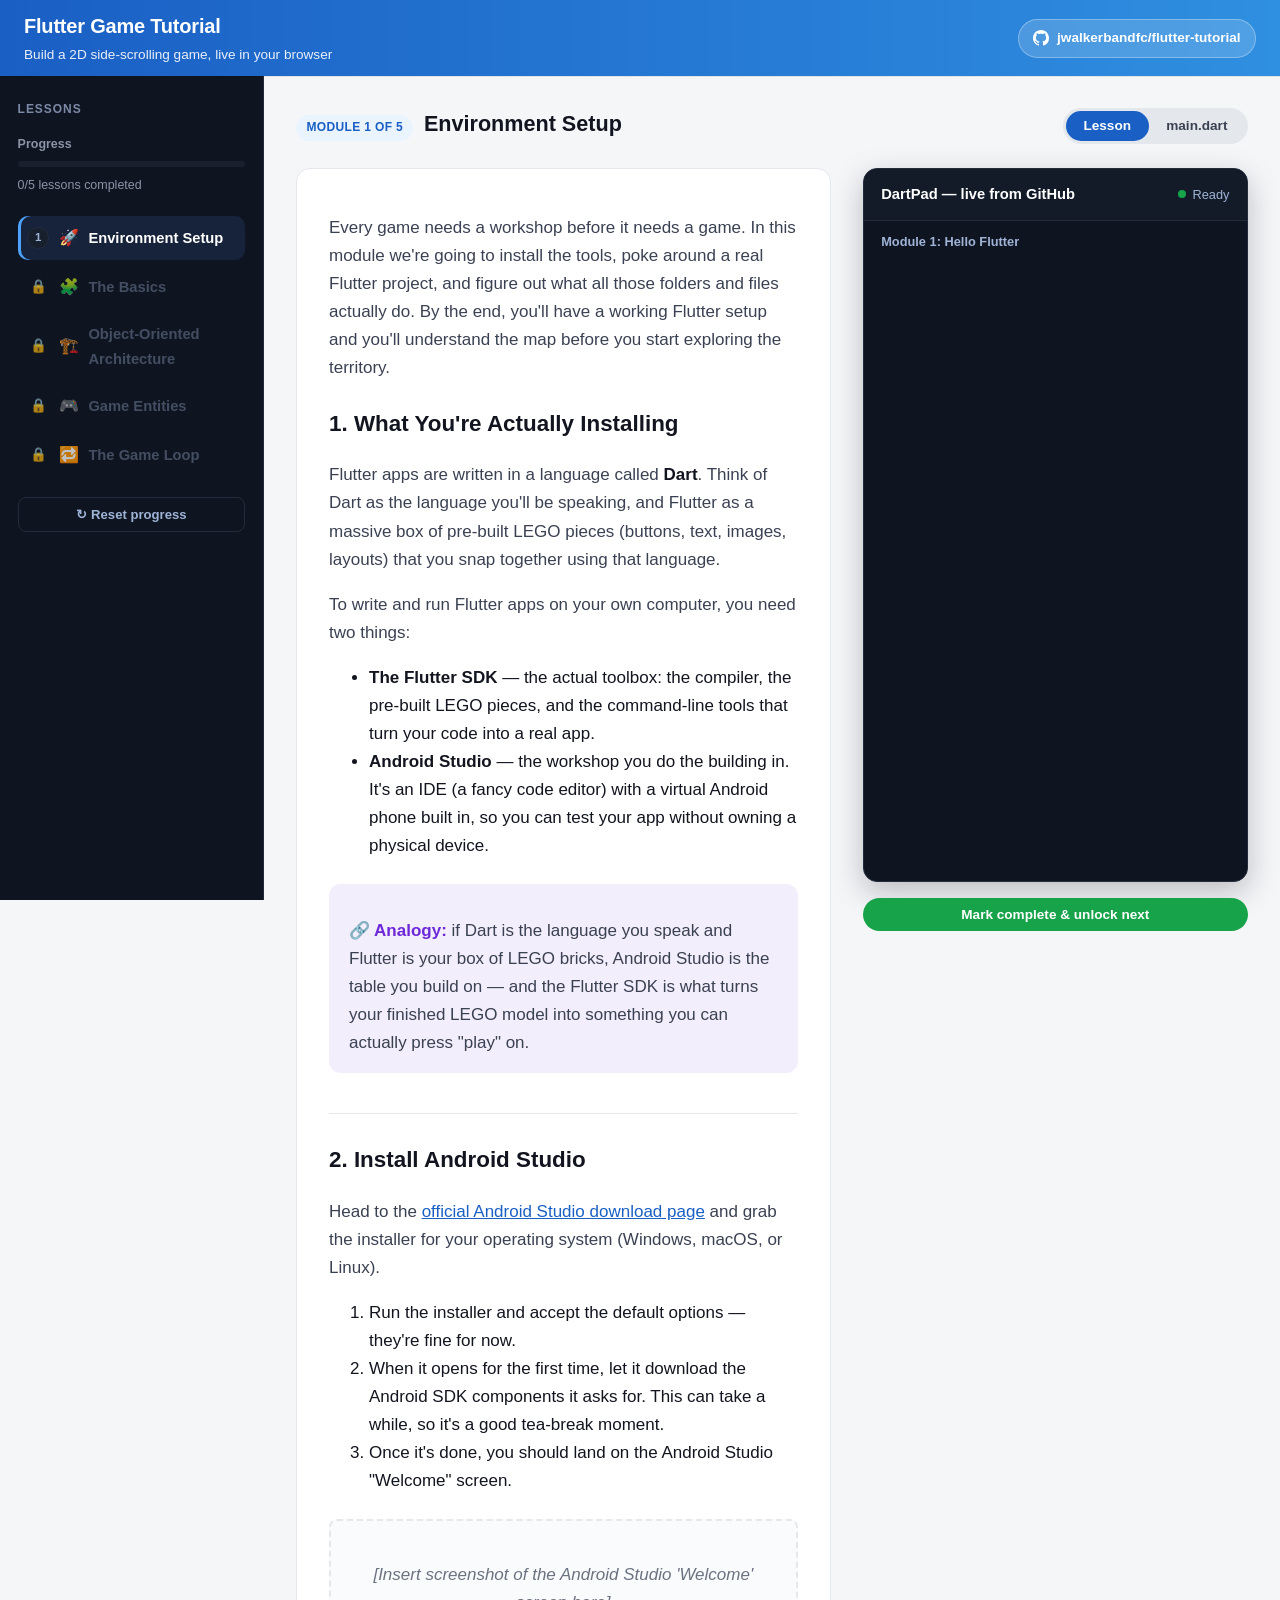
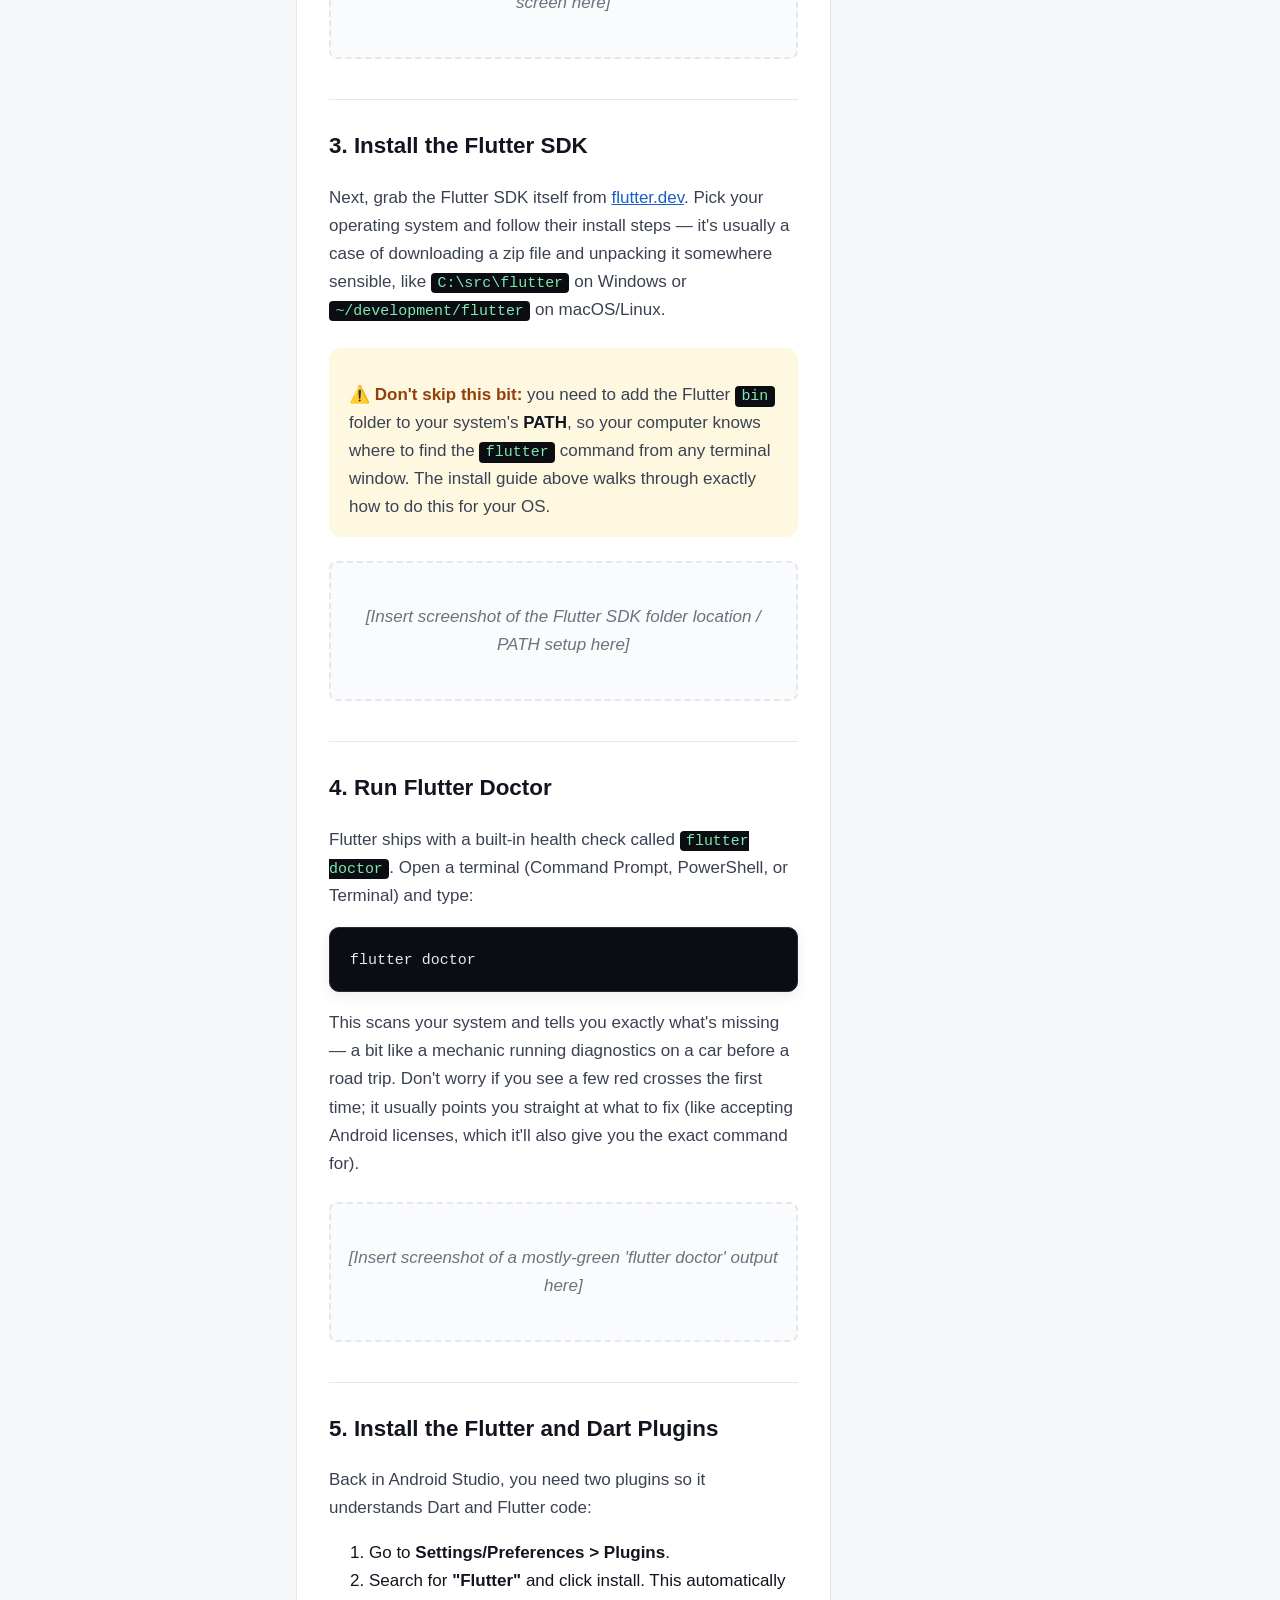
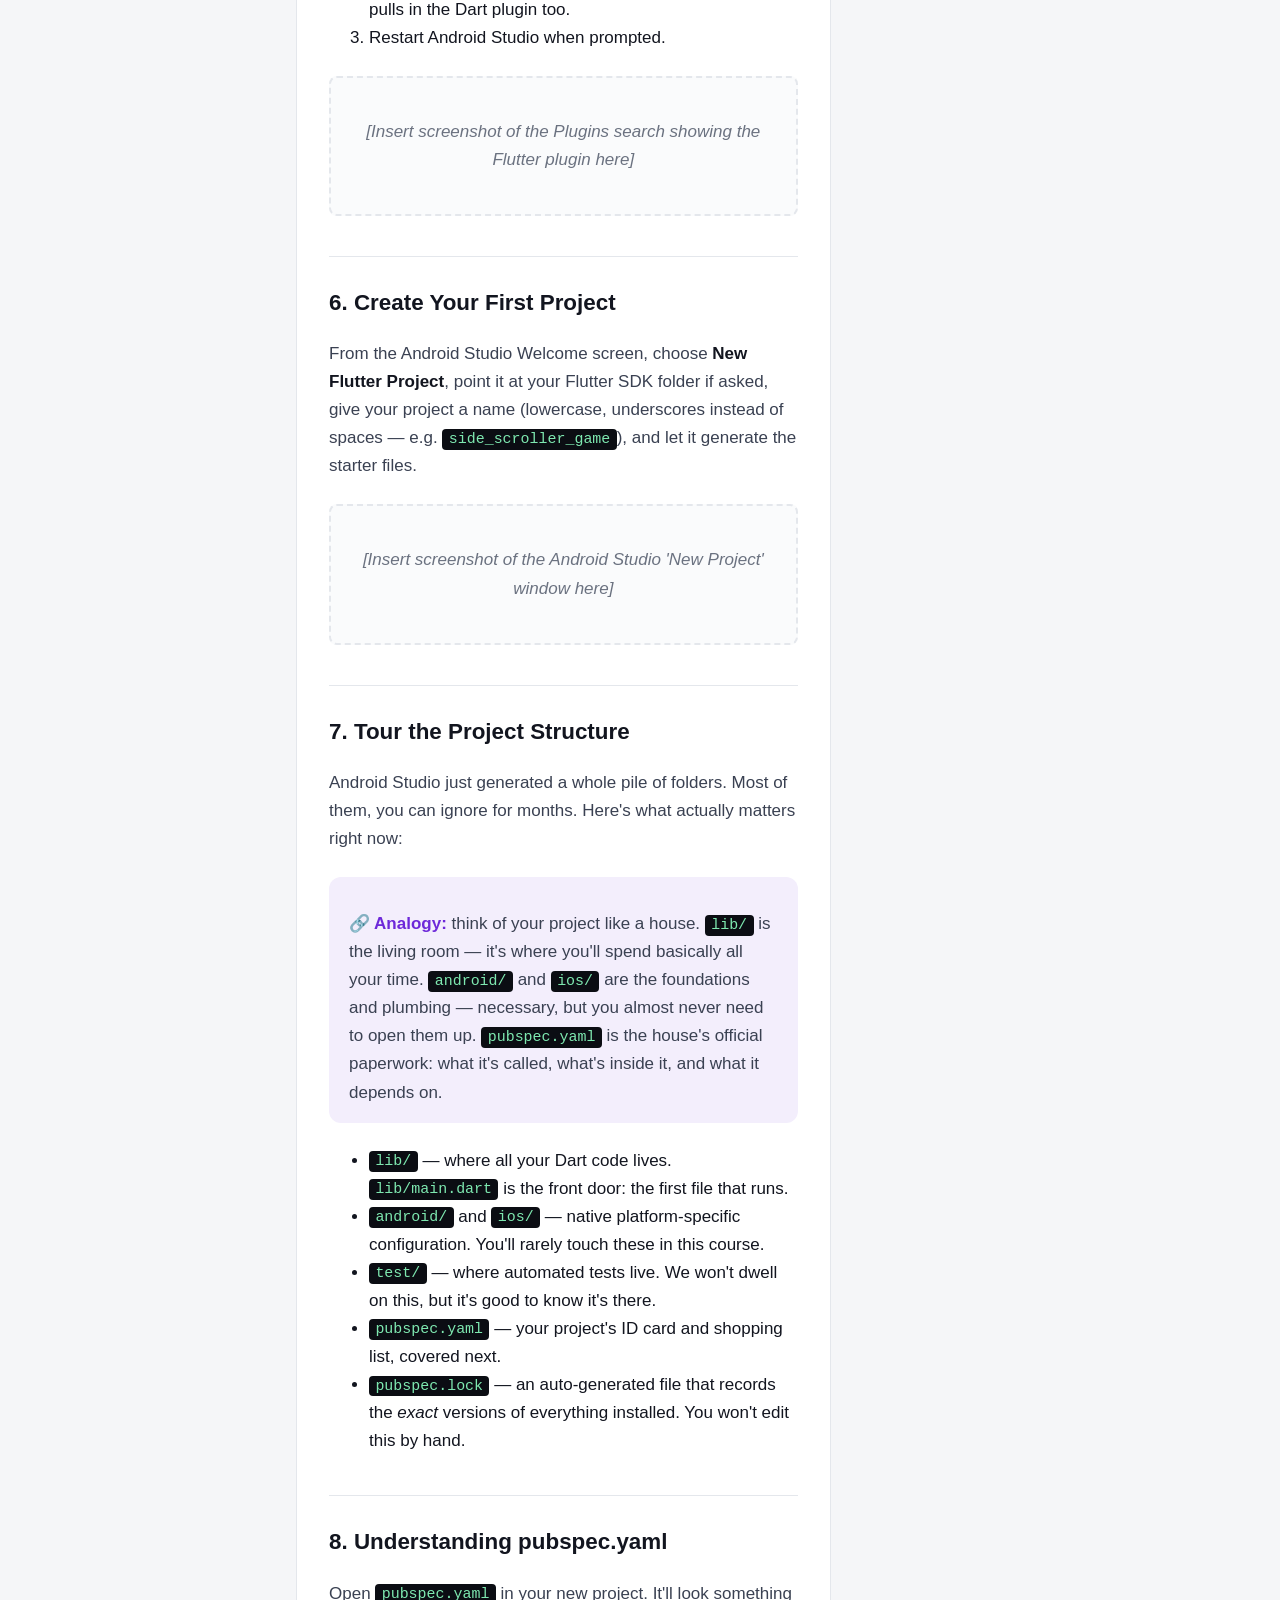
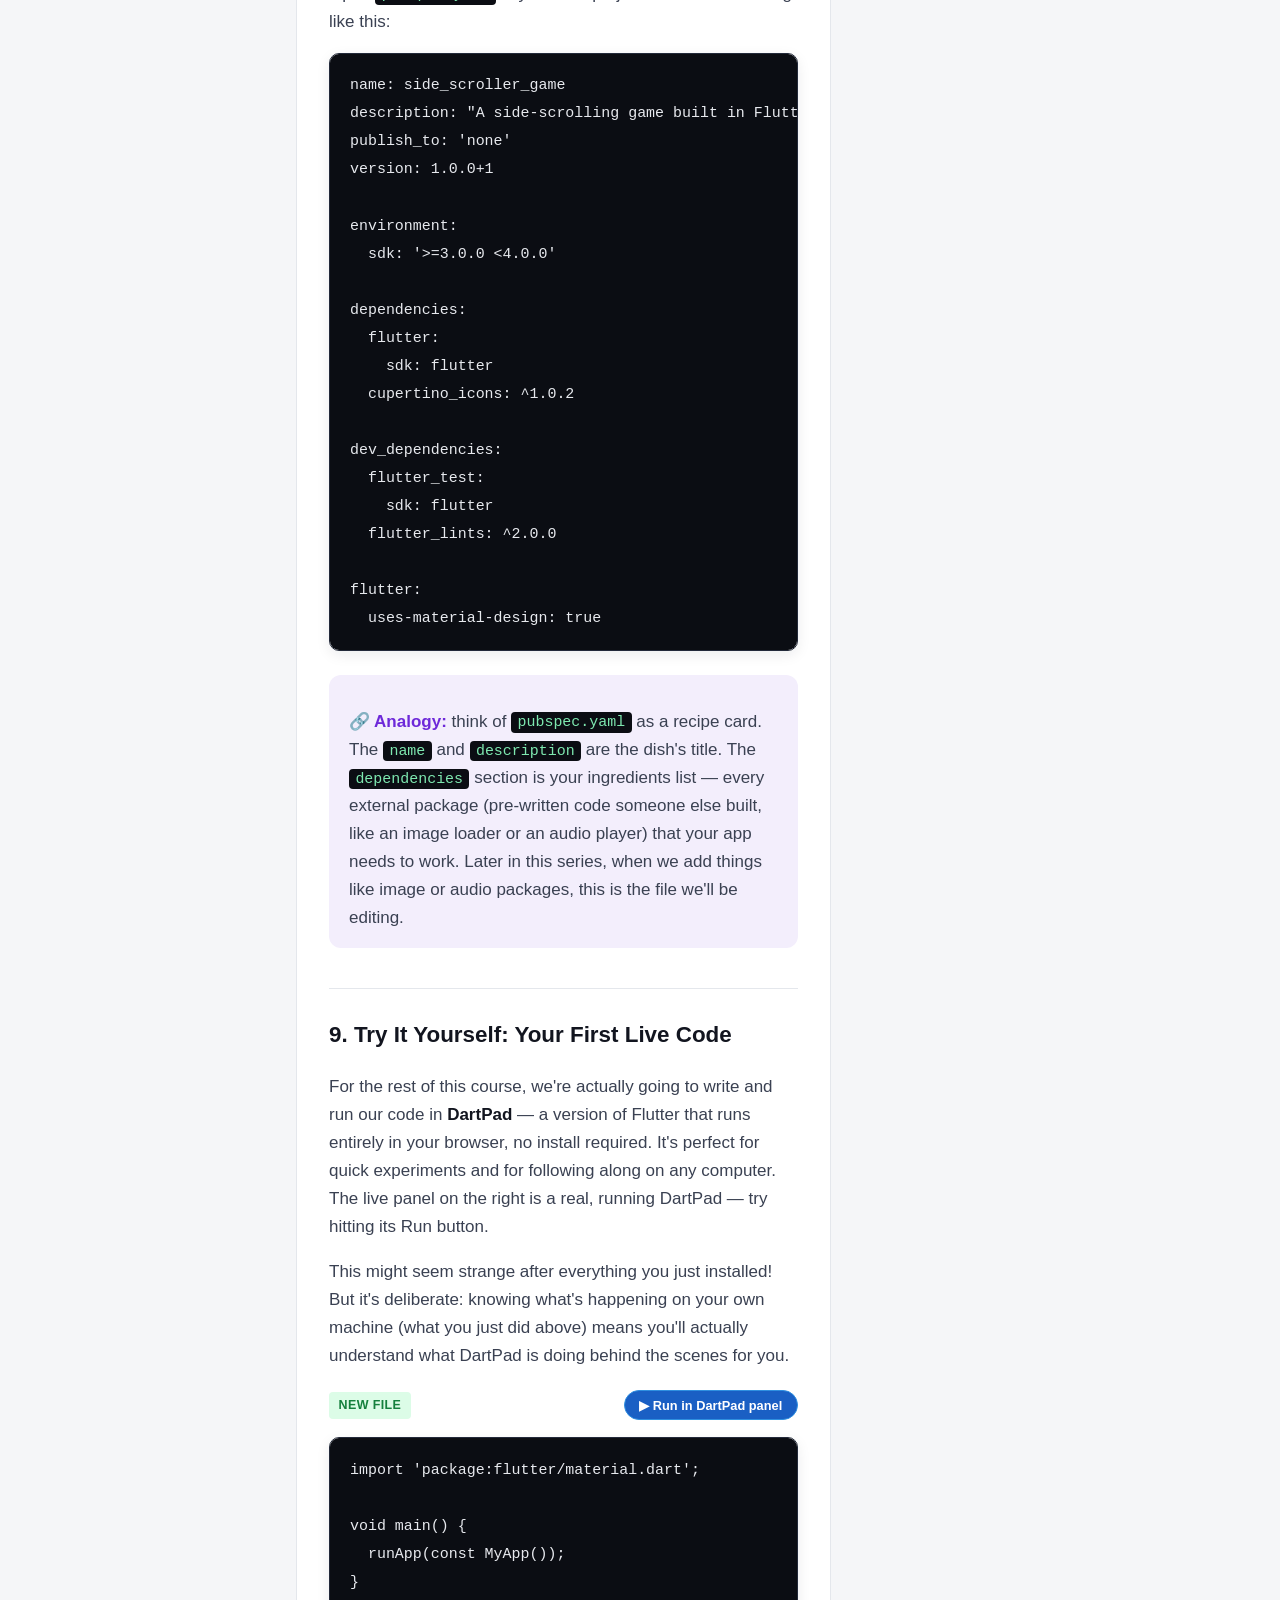
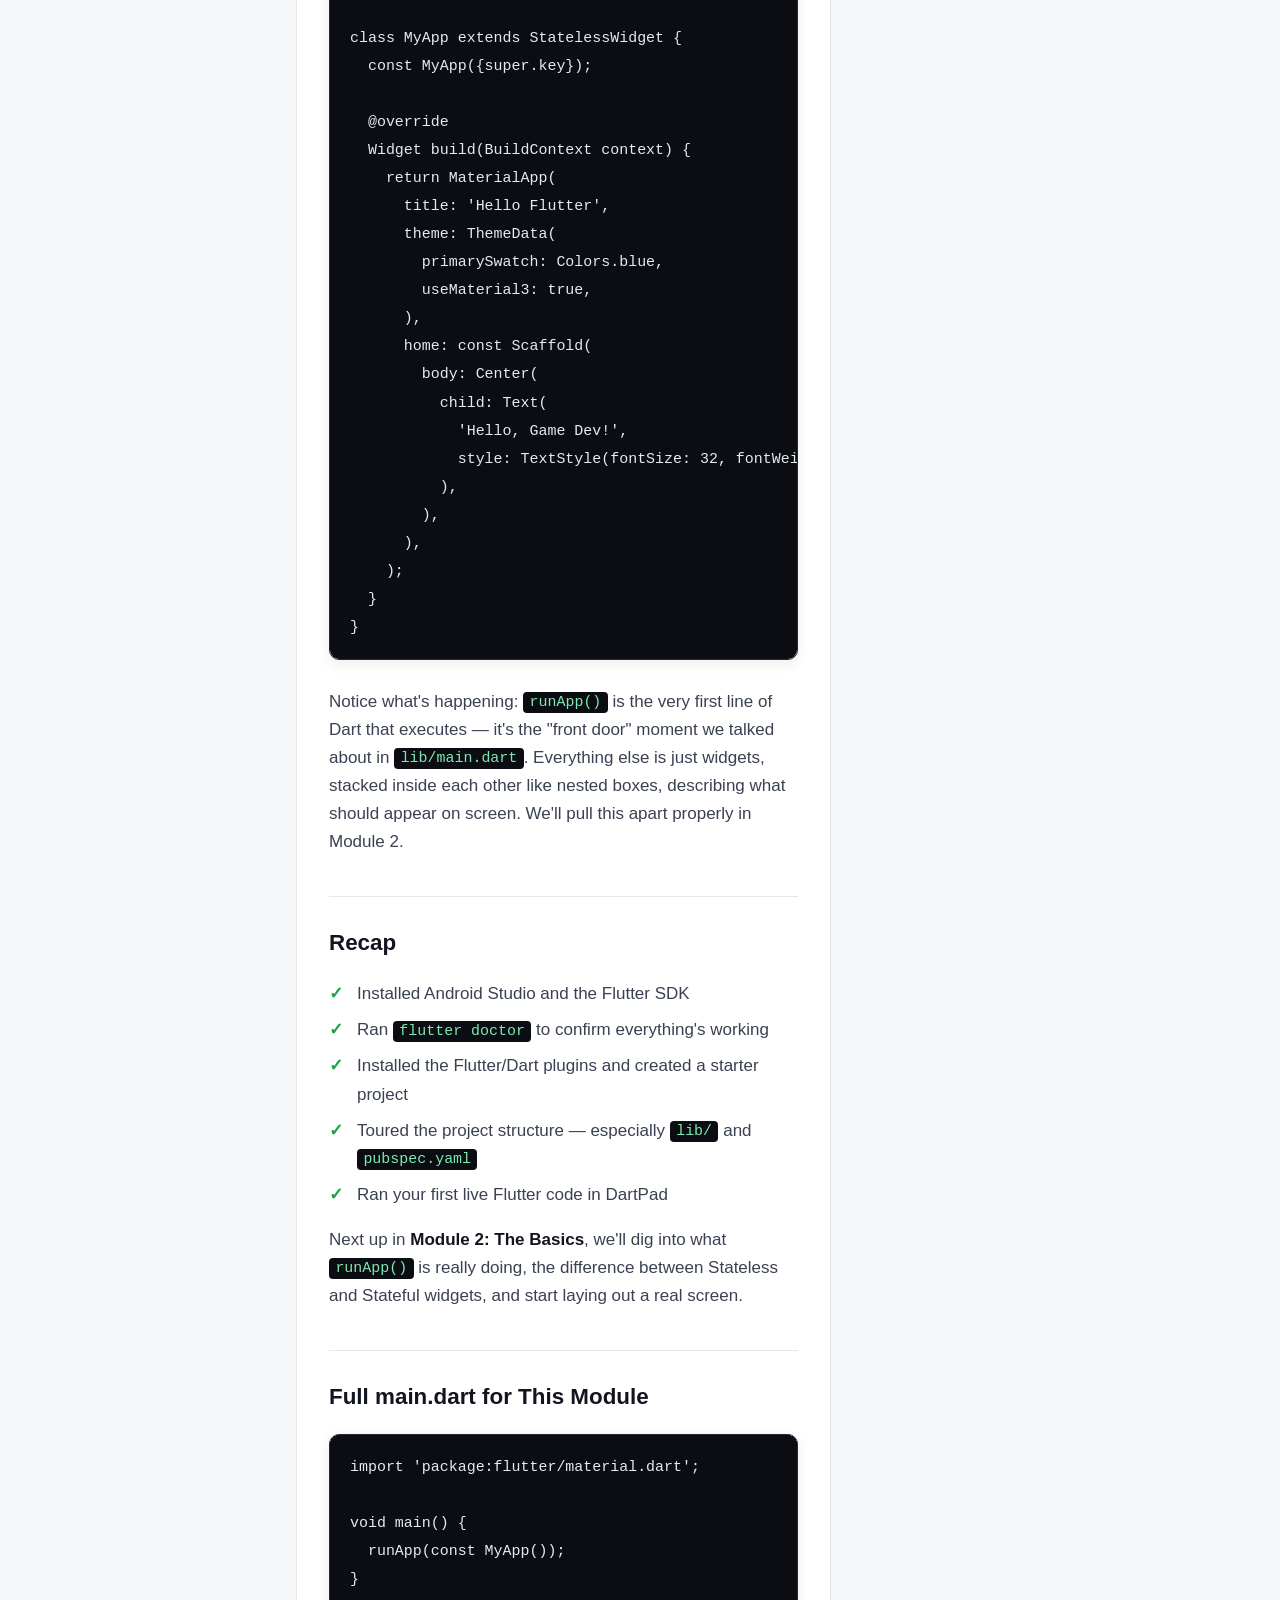
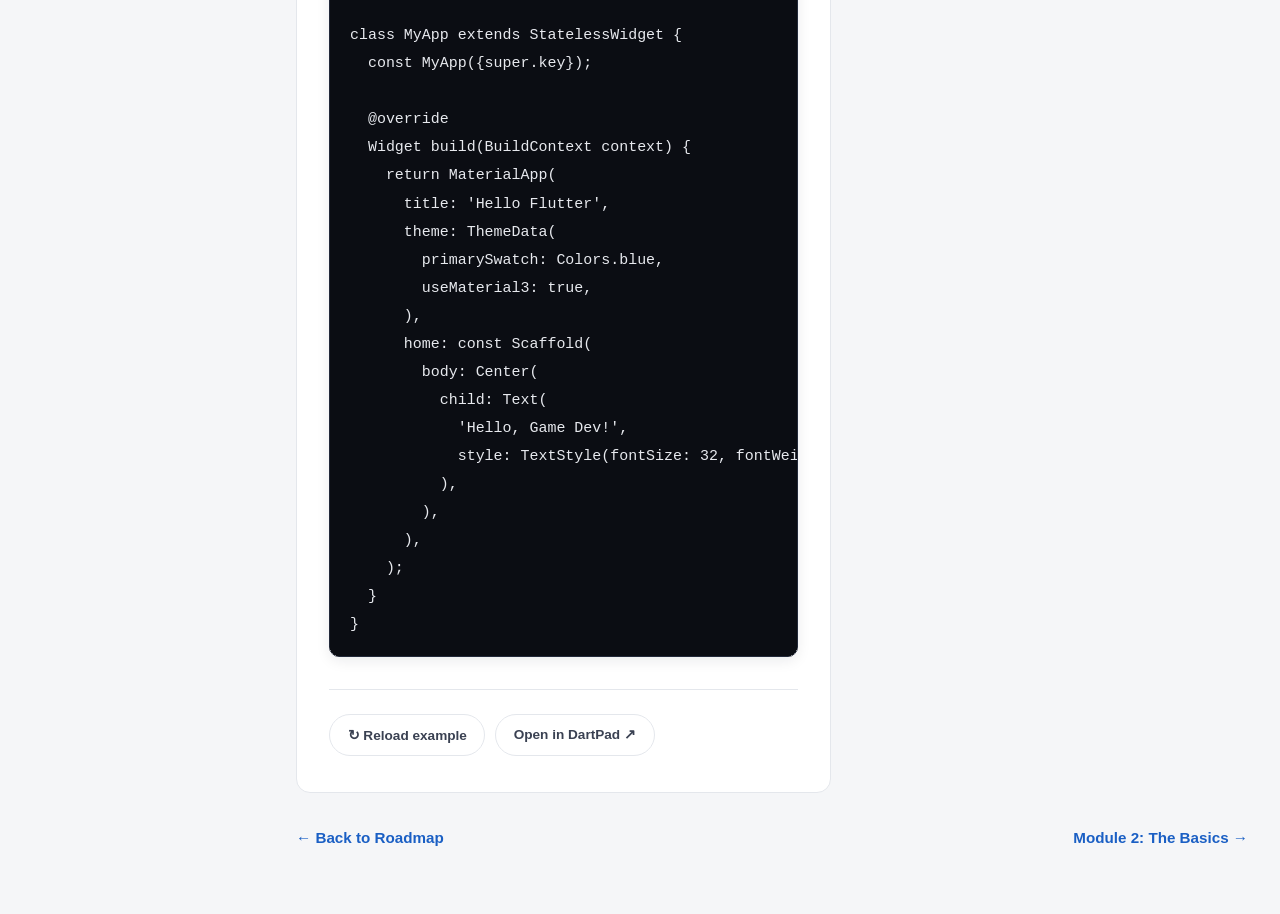
==== commit 4cf0eeb0: "Tighten styling to match the reference design more closely - Callouts: drop the left accent bar for " ====
--- a/modules/module-1.html
+++ b/modules/module-1.html
@@ -304,7 +304,8 @@
 </code></pre>
 
             <div class="lesson-footer-actions">
-              <button class="btn btn-green" id="mark-complete-btn" type="button">Mark complete &amp; unlock next</button>
+              <button class="btn btn-light" id="reload-example-btn" type="button">&#8635; Reload example</button>
+              <a class="btn btn-light" id="open-in-dartpad-link" href="#" target="_blank" rel="noopener">Open in DartPad &#8599;</a>
             </div>
           </article>
 
@@ -316,10 +317,9 @@
               </div>
               <div class="dartpad-panel-label" id="dartpad-panel-label"></div>
               <iframe id="dartpad-iframe" title="Live DartPad" loading="lazy"></iframe>
-              <div class="dartpad-panel-footer">
-                <button class="btn btn-ghost" id="reload-example-btn" type="button">&#8635; Reload example</button>
-                <a class="btn btn-outline" id="open-in-dartpad-link" href="#" target="_blank" rel="noopener">Open in DartPad &#8599;</a>
-              </div>
+            </div>
+            <div class="panel-actions">
+              <button class="btn btn-green btn-block" id="mark-complete-btn" type="button">Mark complete &amp; unlock next</button>
             </div>
           </aside>
         </div>
--- a/assets/css/style.css
+++ b/assets/css/style.css
@@ -70,7 +70,7 @@
 /* ---------- Header ---------- */
 
 .app-header {
-  height: var(--header-h);
+  min-height: var(--header-h);
   background: linear-gradient(90deg, var(--blue-600), var(--blue-500));
   color: #fff;
   position: sticky;
@@ -80,14 +80,16 @@
 }
 
 .app-header-inner {
-  height: 100%;
+  min-height: var(--header-h);
   max-width: 1400px;
   margin: 0 auto;
-  padding: 0 1.5rem;
+  padding: 0.6rem 1.5rem;
   display: flex;
   align-items: center;
   justify-content: space-between;
   gap: 1rem;
+  flex-wrap: wrap;
+  row-gap: 0.5rem;
 }
 
 .app-header-title {
@@ -156,6 +158,13 @@
   margin-bottom: 1.25rem;
 }
 
+.sidebar-progress-heading {
+  font-size: 0.78rem;
+  font-weight: 600;
+  color: #8b93a7;
+  margin-bottom: 0.4rem;
+}
+
 .sidebar-progress-track {
   height: 6px;
   border-radius: 999px;
@@ -218,6 +227,13 @@
   color: #55617a;
   cursor: not-allowed;
   opacity: 0.75;
+}
+
+.lesson-item.current .lesson-item-disabled {
+  background: #16233a;
+  color: #fff;
+  opacity: 1;
+  box-shadow: inset 3px 0 0 var(--blue-400);
 }
 
 .lesson-status {
@@ -287,29 +303,36 @@
 
 .lesson-header-row {
   display: flex;
-  align-items: flex-start;
+  align-items: center;
   justify-content: space-between;
   gap: 1.5rem;
   flex-wrap: wrap;
   margin-bottom: 1.5rem;
 }
 
+.lesson-header-row > div:first-child {
+  display: flex;
+  align-items: baseline;
+  gap: 0.65rem;
+  flex-wrap: wrap;
+}
+
 .module-badge {
   display: inline-block;
   background: var(--blue-50);
   color: var(--blue-600);
-  padding: 0.25rem 0.75rem;
-  border-radius: 999px;
-  font-size: 0.8rem;
+  padding: 0.2rem 0.65rem;
+  border-radius: 999px;
+  font-size: 0.75rem;
   font-weight: 700;
   letter-spacing: 0.03em;
-  margin-bottom: 0.6rem;
+  white-space: nowrap;
 }
 
 .content h1 {
-  font-size: 1.9rem;
+  font-size: 1.35rem;
   margin: 0;
-  line-height: 1.25;
+  line-height: 1.3;
   color: var(--ink-900);
 }
 
@@ -444,12 +467,8 @@
   margin-top: 0.6rem;
 }
 
-.dartpad-panel-footer {
-  display: flex;
-  gap: 0.6rem;
-  padding: 0.85rem 1.1rem;
-  border-top: 1px solid var(--navy-border);
-  background: var(--navy-850);
+.panel-actions {
+  margin-top: 1rem;
 }
 
 /* ---------- Buttons ---------- */
@@ -476,6 +495,12 @@
   background: var(--green-700);
 }
 
+.btn-block {
+  display: flex;
+  width: 100%;
+  justify-content: center;
+}
+
 .btn-ghost {
   background: transparent;
   color: #c4cbdb;
@@ -496,20 +521,30 @@
   background: var(--navy-800);
 }
 
+.btn-light {
+  background: #fff;
+  color: var(--ink-700);
+  border: 1px solid var(--border-soft);
+}
+
+.btn-light:hover {
+  background: var(--page-bg);
+}
+
 .lesson-footer-actions {
   margin-top: 2rem;
   padding-top: 1.5rem;
   border-top: 1px solid var(--border-soft);
   display: flex;
-  justify-content: flex-end;
+  gap: 0.6rem;
+  flex-wrap: wrap;
 }
 
 /* ---------- Callouts ---------- */
 
 .callout {
   background: var(--blue-50);
-  border-left: 4px solid var(--blue-500);
-  border-radius: 8px;
+  border-radius: 12px;
   padding: 1rem 1.25rem;
   margin: 1.5rem 0;
 }
@@ -518,18 +553,28 @@
   margin-bottom: 0;
 }
 
+.callout p:first-child strong:first-of-type::before {
+  content: "\1F4A1\FE0F  ";
+}
+
 .callout.analogy {
   background: var(--purple-50);
-  border-left-color: var(--purple-500);
 }
 
 .callout.analogy strong:first-child {
   color: var(--purple-700);
 }
 
+.callout.analogy p:first-child strong:first-of-type::before {
+  content: "\1F517  ";
+}
+
 .callout.warning {
   background: var(--amber-50);
-  border-left-color: var(--amber-500);
+}
+
+.callout.warning p:first-child strong:first-of-type::before {
+  content: "\26A0\FE0F  ";
 }
 
 .callout.warning strong:first-child {
@@ -743,6 +788,7 @@
 @media (max-width: 980px) {
   .content-split {
     flex-direction: column;
+    align-items: stretch;
   }
 
   .dartpad-pane {
@@ -756,6 +802,22 @@
 }
 
 @media (max-width: 760px) {
+  .app-header {
+    position: static;
+  }
+
+  .app-header-inner {
+    padding: 0.75rem 1rem;
+  }
+
+  .app-header-subtitle {
+    display: none;
+  }
+
+  .app-header-repo span {
+    display: none;
+  }
+
   .app-body {
     flex-direction: column;
   }
